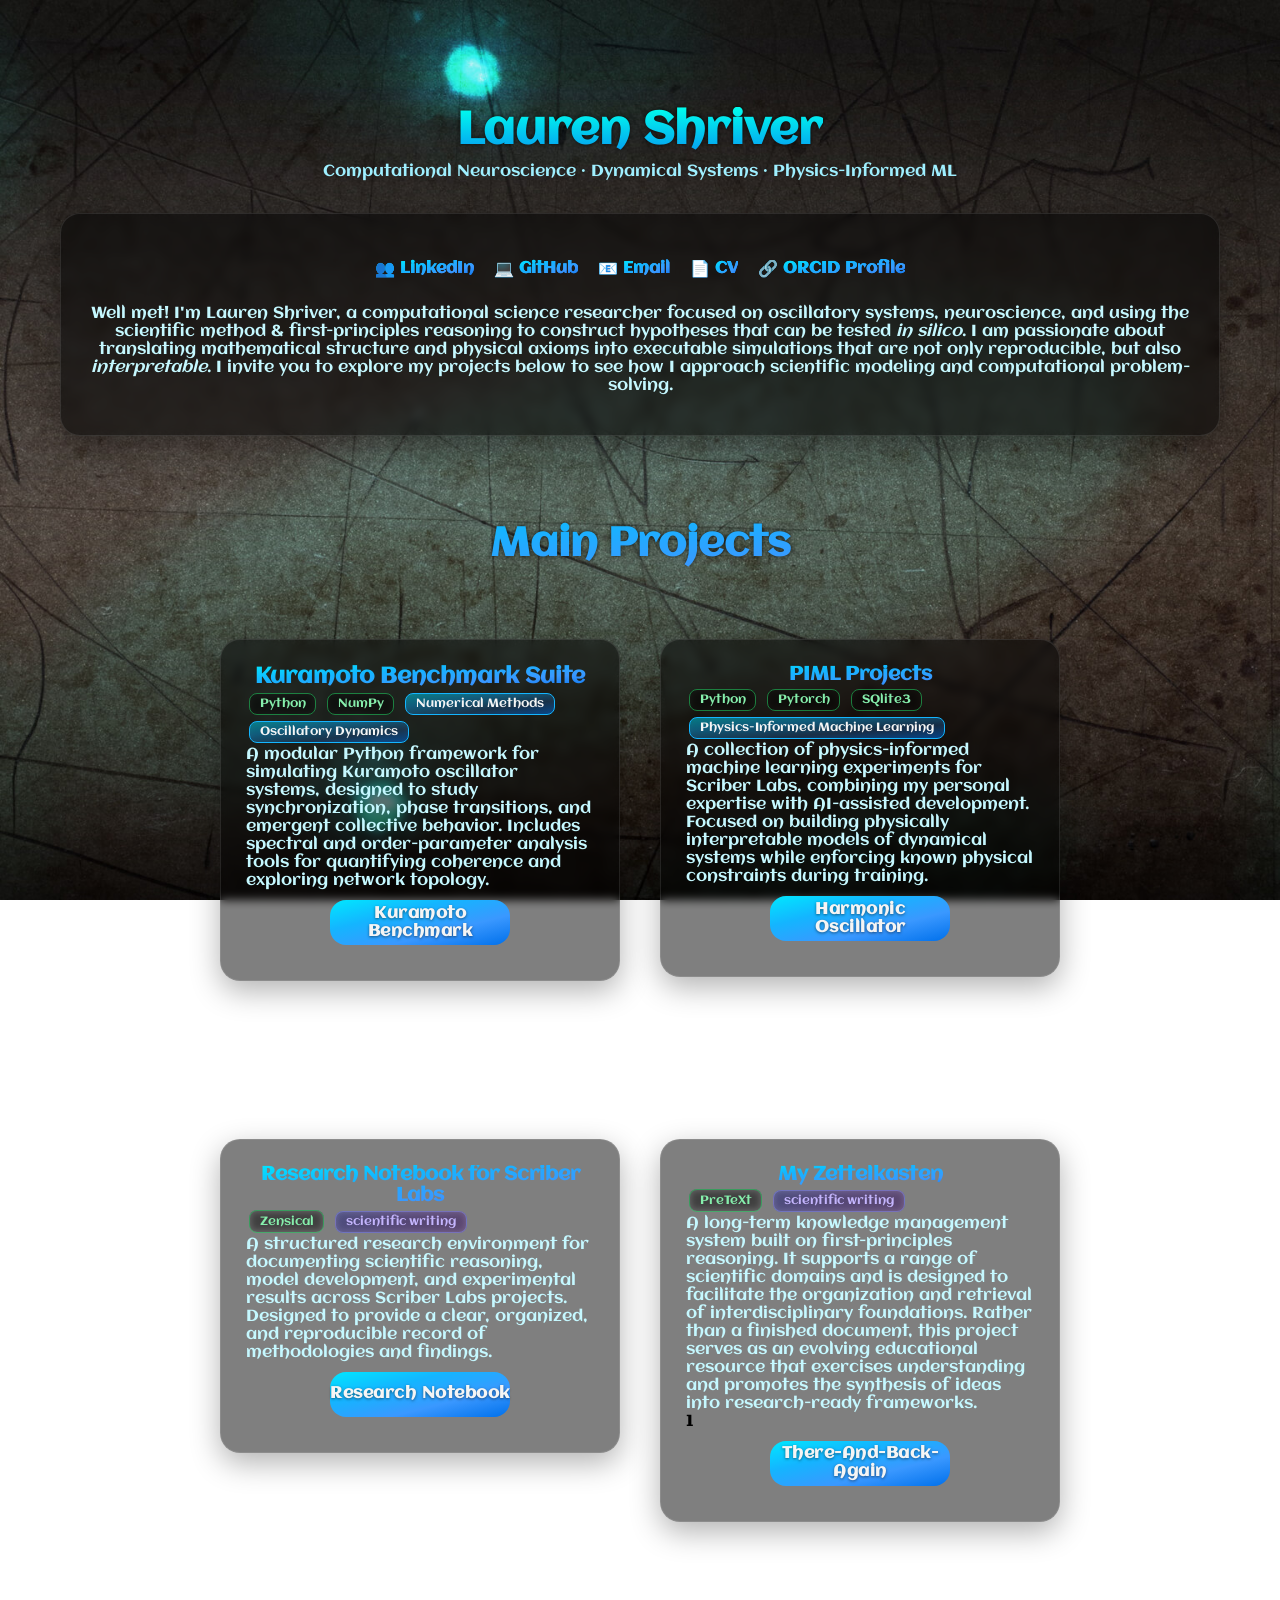
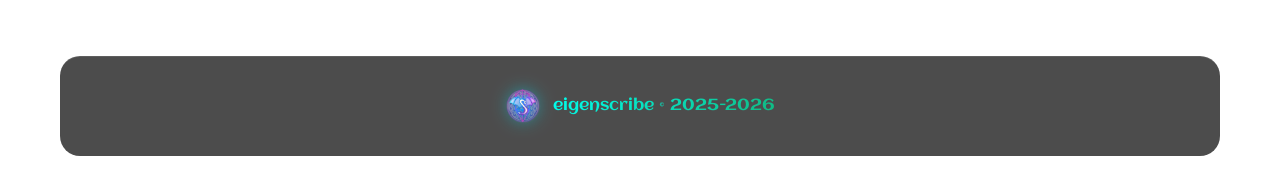
==== index.html @ 1868a7e3 "updated the footer" ====
<!DOCTYPE html>
<html lang="en">
<head>
    <title>Lauren Shriver - Portfolio</title>

    <!-- Meta tags -->
    <meta charset="UTF-8">
    <!-- Responsive meta tag -->
    <meta name="viewport" content="width=device-width, initial-scale=1.0, maximum-scale=1.0, user-scalable=no">

    <!-- Stylesheets -->
    <link rel="stylesheet" href="static/css/main.css"/>
    <link rel="stylesheet" href="static/css/tech-icons.css"/>

    <!-- Favicon -->
    <link rel="icon" href="static/images/favicon.png" type="image/png"/>
    <link rel="shortcut icon" type="image/png" href="static/images/favicon.png"/>
</head>

<body>
    <div class="container" style="padding-top: 60px;">
        <header>
            <div style="text-align: center; margin-bottom: 2rem;">
                <h1 class="site-title">
                    <a href="{{ url_for('home') }}" class="gradient_text_2">Lauren Shriver</a>
                </h1>
                <p style="color:#9fefff; text-align:center; margin-top:-10px;">
                    Computational Neuroscience · Dynamical Systems · Physics-Informed ML
                </p>

                <style>
                    .site-title {
                        position: relative;
                        font-size: 2.8rem;
                        margin: 0;
                        margin-top: 30px;
                        padding: 1rem;
                        filter: drop-shadow(0 0 2px rgba(0, 0, 0, 0.7));
                    }

                    .site-title a:hover {
                        filter: brightness(1.2);
                        text-decoration: none;
                    }
                </style>
            </div>
        </header>

        <main>

            <!-- About Me Section -->
            <div class="projects-section" style="text-align: center;">
                <div class="feature-box" style="text-align: center;">
                    <div class="feature-box-content" style="text-align: center;">
                        <div class="contact-links" style="margin-bottom: 1rem; display: flex; justify-content: center; width: 100%; text-align: center;">
                            <a href="https://www.linkedin.com/in/lshriver" target="_blank"><span class="emoji">👥</span> <span class="link-text">LinkedIn</span></a>
                            <a href="https://github.com/eigenscribe" target="_blank"><span class="emoji">💻</span> <span class="link-text">GitHub</span></a>
                            <a href="mailto:lshriver@protonmail.com"><span class="emoji">📧</span> <span class="link-text">Email</span></a>
                            <a href="https://lshriver.github.io/myCV/" target="_blank"><span class="emoji">📄</span> <span class="link-text">CV</span></a>
                            <a href="https://orcid.org/0000-0003-4759-5577" target="_blank"><span class="emoji">🔗</span> <span class="link-text">ORCID Profile</span></a>
                        </div>
                        <p style="color: #c5f8ff; text-align: center;">
                            Well met!
                            I'm Lauren Shriver, a computational science researcher focused on oscillatory systems, neuroscience, and using the scientific method &amp; first-principles reasoning to construct hypotheses that can be tested <em>in silico</em>.
                            I am passionate about translating mathematical structure and physical axioms into executable simulations that are not only reproducible, but also <em>interpretable</em>.
                            I invite you to explore my projects below to see how I approach scientific modeling and computational problem-solving.
                        </p>
                    </div>
                </div>
            </div>

            <!-- Projects Section -->
            <h2 class="gradient_text_1" style="
                position: relative;
                margin: 3rem 0 2rem;
                font-size: 2.5rem;
                padding: 1rem;
                font-family: 'Aclonica', sans-serif;
                filter: drop-shadow(0 0 2px rgba(0, 0, 0, 0.7));
                text-align: center;">
                Main Projects
            </h2>

            <div class="projects-section">
                <div class="card-row">
                    <div class="feature-box">
                        <div class="feature-box-content">
                            <h3 class="gradient_text_1">Kuramoto Benchmark Suite</h3>
                            <div class="tooltip-container">
                                <div>
                                    <span class="tech-tag">Python</span>
                                    <span class="tech-tag">NumPy</span>
                                    <span class="stem-tag">Numerical Methods</span>
                                    <span class="stem-tag">Oscillatory Dynamics</span>
                                </div>
                            </div>
                        </div>
                        <p style="color: #C5F8FF;">
                            A modular Python framework for simulating Kuramoto oscillator systems, designed to study synchronization, phase transitions, and emergent collective behavior.
                            Includes spectral and order-parameter analysis tools for quantifying coherence and exploring network topology.
                        </p>
                        <a href="https://github.com/Scriber-Labs/kuramoto-benchmark-suite" class="btn" style="font-size: 16px; font-weight: 600; color: whitesmoke; background-clip: border-box; -webkit-background-clip: border-box;">Kuramoto Benchmark</a>
                    </div>

                    <div class="feature-box">
                        <div class="feature-box-container">
                            <h3 class="gradient_text_1">PIML Projects</h3>
                            <div class="tooltip-container">
                                <div>
                                    <span class="tech-tag">Python</span>
                                    <span class="tech-tag">Pytorch</span>
                                    <span class="tech-tag">SQlite3</span>
                                    <span class="stem-tag">Physics-Informed Machine Learning</span>
                                </div>
                            </div>
                        </div>
                        <p style="color: #C5F8FF;">
                            A collection of physics-informed machine learning experiments for Scriber Labs, combining my personal expertise with AI-assisted development.
                            Focused on building physically interpretable models of dynamical systems while enforcing known physical constraints during training.
                        </p>
                        <a href="https://github.com/Scriber-Labs/lf-pinn-harmonic-oscillator" class="btn" style="font-size: 16px; font-weight: 600; color: whitesmoke; background-clip: border-box; -webkit-background-clip: border-box;">Harmonic Oscillator</a>
                    </div>
                </div>

                <div class="card-row">
                    <div class="feature-box">
                        <div class="feature-box-container">
                            <h3 class="gradient_text_1">Research Notebook for Scriber Labs</h3>
                            <div class="tooltip-container">
                                <div>
                                    <span class="tech-tag">Zensical</span>
                                    <span class="soft-skill">scientific writing</span>
                                </div>
                            </div>
                        </div>
                        <p style="color: #C5F8FF;">
                            A structured research environment for documenting scientific reasoning, model development, and experimental results across Scriber Labs projects.
                            Designed to provide a clear, organized, and reproducible record of methodologies and findings.
                        </p>
                        <a href="https://scriber-labs.github.io/research-notebook/" class="btn" style="font-size: 16px; font-weight: 600; color: whitesmoke; background-clip: border-box; -webkit-background-clip: border-box;">Research Notebook</a>
                    </div>
                    <div class="feature-box">
                        <div class="feature-box-container">
                            <h3 class="gradient_text_1">My Zettelkasten</h3>
                            <div class="tooltip-container">
                                <div>
                                    <span class="tech-tag">PreTeXt</span>
                                    <span class="soft-skill">scientific writing</span>
                                </div>
                            </div>
                        </div>
                        <p style="color: #C5F8FF;">
                            A long-term knowledge management system built on first-principles reasoning.
                            It supports a range of scientific domains and is designed to facilitate the organization and retrieval of interdisciplinary foundations.
                            Rather than a finished document, this project serves as an evolving educational resource that exercises understanding and promotes the synthesis of ideas into research-ready frameworks.
                        </p>1
                        <a href="https://eigenscribe.github.io/there-and-back-again/frontmatter.html" class="btn" style="font-size: 16px; font-weight: 600; color: whitesmoke; background-clip: border-box; -webkit-background-clip: border-box;">There-And-Back-Again</a>
                    </div>
                </div>
            </div>
        </main>

        <div class="item footer">
            <div class="footer-content">

                <div class="footer-main">
                    <img src="./static/images/logo.png" alt="eigenscribe logo" class="footer-logo">
                    <p class="footer-text">eigenscribe © 2025-2026</p>
                </div>
            </div>
        </div>
    </div>
</body>
</html>
---- static/css/main.css ----
@import url('https://fonts.googleapis.com/css2?family=Aclonica&display=swap');

/* Modular Element Styles */
@import "elements/footer.css";


:root {
    /* Color Palette */
    --color-bg: #0D1117;
    --color-surface: #161B22;
    --color-primary: #14B5FF;
    --color-secondary: #7952F5;
    --color-text: #C5F8FF;
    --color-muted: #8B949E;

    /* Link Colors */
    --color-link: rgba(234, 99, 255, 0.5);
    --color-link-hover: rgba(234, 99, 255, 0.25);

    /* Gradients */
    --gradient-cyan-to-blue: linear-gradient(#00FFEE, #0596F0);
    --gradient-green-to-blue: linear-gradient(130 deg, #22F792, #27AAFF);

    --gradient-blue: linear-gradient(
            to right bottom,
            #00E8FF,
            #14B5FF,
            #3A98FF,
            #0070EB
    );
    --gradient-transparent-blue: linear-gradient(
            to right bottom,
            rgba(0, 232, 255, 0.50),
            rgba(20, 181, 255, 0.45),
            rgba(58, 152, 255, 0.25),
            rgba(0, 112, 235, 0.55)
    );

    --gradient-eigenscribe: linear-gradient(
            to right bottom,
            #00E8FF,
            #14B5FF,
            #5280FF,
            #7952F5
    );
    --gradient-transparent-eigenscribe: linear-gradient(
            to right bottom, rgba(0, 232, 255, 0.25),
            rgba(20, 181, 255, 0.25),
            rgba(82, 128, 255, 0.25),
            rgba(121, 82, 245, 0.25)
    );

    --gradient-purple: linear-gradient(
            135deg,
            rgba(99, 102, 241, 1),
            rgba(139,92, 246, 1),
            rgba(168, 85 , 247, 1)
    );
    --gradient-transparent-purple: linear-gradient(
            135deg,
            rgba(99, 102, 241, 0.35),
            rgba(139, 92, 246, 0.3),
            rgba(168, 85, 247, 0.25)
    );

    --gradient-green: linear-gradient(
            135deg,
            rgba(34, 197, 94, 1),
            rgba(22, 163, 74, 1)
    );

    --gradient-transparent-green: linear-gradient(
            135deg,
            rgba(34, 197, 94, 0.5),
            rgba(22, 163, 74, 0.45)
    );

    /* Icon Gradients */
    --tech-icon-gradient: linear-gradient(--gradient-transparent-green);
    --stem-icon-gradient: var(--gradient-transparent-blue);
    --soft_skill-icon-gradient: var(--gradient-transparent-purple);

    /* Typography */
    --font-aclonica: 'Aclonica', sans-serif;

    /* Borders & Radius */
    --border-xs: 4px;
    --border-sm: 8px;
    --border-md: 12px;
    --border-lg: 24px;
    --border-xl: 40px;

    --radius-pill: 50px;

    --radius-xs: 4px;
    --radius-sm: 8px;
    --radius-md: 16px;
    --radius-lg: 24px;
    --radius-xl: 50px;

    /* Shadows */
    --shadow-sm: 0 1px 2px rgba(0, 0, 0, 0.2);
    --shadow-md: 0 4px 6px rgba(0, 0, 0, 0.3);
    --shadow-lg: 0 10px 15px rgba(0, 0, 0, 0.4);

    --shadow-header: 0 2px 10px rgba(0, 0, 0, 0.3);
    --shadow-logo: 0 2px 8px rgba(0, 0, 0, 0.3);
    --shadow-button: 0 4px 15px 0 rgba(56, 152, 255, 0.5);
    --shadow-text: 0 1px 3px rgba(0, 0, 0, 0.5);
    --shadow-button-2: 0 4px 15px 0 rgba(20, 165, 255, 0.6);

    /* Glassmorphism */
    --glass-bg: rgba(0, 0, 0, 0.5);
    --glass-border: rgba(255, 255, 255, 0.1);

    /* Spacing */
    --space-xs: 0.25rem;
    --space-sm: 0.5rem;
    --space-md: 1rem;
    --space-lg: 1.5rem;
    --space-xl: 2rem;
}



* {
    box-sizing: border-box;
    margin: 0;
    padding: 0;
    font-family: var(--font-aclonica);
}

html, body {
    margin: 0;
    padding: 0;
    background-image: url('../images/wisp.jpg');
    background-size: cover;
    background-position: center;
    background-repeat: no-repeat;
    background-attachment: fixed;
    transition: all 0.4s ease-in-out;
}

/* ----- Layout System ----- */
.container {
    max-width: 1200px;
    margin: 0 auto;
    padding: 20px;
    padding-top: 100px;
}

.section {
    background: var(--glass-bg);
    border: 1px solid var(--glass-border);
    border-radius: var(--radius-lg);
    padding: 25px;
    margin-bottom: 30px;
    transition: transform 0.3s ease;
    box-shadow: 0 10px 30px rgba(0, 0, 0, 0.3);
    -webkit-backdrop-filter: blur(5px);
    backdrop-filter: blur(5px);
}

.section:hover {
    transform: translateY(-2px);
    box-shadow: 0 12px 40px rgba(0, 255, 238, 0.15), var(--shadow-lg);
    border-color: var(--gradient-eigenscribe);
}

.section-content {
    color: var(--color-text);
    display: flex;
    flex-direction: column;
    height: 100%;
    justify-content: space-between;
    align-items: flex-start;
    padding: 15px;
}

/* ----- Site Header & Navigation ----- */
.site-header {
    position: fixed;
    top: 0;
    left: 0;
    width: 100%;
    background: var(--gradient-eigenscribe);
    -webkit-backdrop-filter: blur(7px);
    backdrop-filter: blur(7px);
    padding: var(--border-md) var(--border-lg);
    z-index: 100;
    display: flex;
    align-items: center;
    justify-content: space-between;
    box-shadow: var(--shadow-header);
    border-bottom: 1px solid var(--glass-border);
}

.site-logo {
    height: 75px;
    width: auto;
    cursor: pointer;
    transition: all 0.3s ease;
    filter: drop-shadow(var(--shadow-logo));
}

.site-logo:hover {
    filter: drop-shadow(var(--shadow-logo));
    transform: scale(1.05);
}

.nav {
    display: flex;
    gap: var(--space-md);
    overflow-x: auto;
    flex-shrink: 0;
    white-space: nowrap;
    -webkit-overflow-scrolling: touch;
    scrollbar-width: none;
    -ms-overflow-style: none;
}

.nav::-webkit-scrollbar {
    display: none;
}

.nav a {
    font-weight: 600;
    font-size: 1.25rem;
    padding: 6px 12px;
    border-radius: var(--radius-sm);
    text-decoration: none;
    color: var(--color-text);
    transition: all 0.3s ease;
}

.nav a:hover {
    color: var(--color-link-hover);
    transform: translateY(-1px);
}

/* ----- Card System ----- */
.card-row {
    display: flex;
    flex-wrap: wrap;
    justify-content: center;
    gap: 40px;
    margin-bottom: 40px;
    padding: 1.5rem;
}

.card-row .feature-box {
    flex: 0 1 400px;
}

.feature-box {
    background: var(--glass-bg);
    border: 1px solid var(--glass-border);
    border-radius: 20px;
    padding: 25px;
    margin-bottom: 70px;
    transition: transform 0.3s ease;
    box-shadow: 0 10px 30px rgba(0, 0, 0, 0.3);
    display: flex;
    flex-direction: column;
    height: 100%;
    -webkit-backdrop-filter: blur(5px);
    backdrop-filter: blur(5px);
    position: relative;
}

.feature-box:hover {
    transform: translateY(-5px);
    box-shadow: var(--shadow-lg);
}

.feature-box-content {
    color: var(--color-text);
    display: flex;
    flex-direction: column;
    height: 100%;
    justify-content: space-between;
    align-items: flex-start;
}

.feature-box-content h2, .feature-box-content h3 {
    font-weight: bold;
    background: var(--gradient-blue);
    -webkit-background-clip: text;
    -webkit-text-fill-color: transparent;
    background-clip: text;
    margin-top: 0;
    font-size: 1.4rem;
    width: 100%;
    text-align: center;
}

.feature-box-content p {
    margin-bottom: 15px;
    width: 100%;
    color: var(--color-text);
}

/* ----- Button Styles ----- */
.btn {
    background-image: var(--gradient-blue);
    box-shadow: 0 4px 15px 0 var(--shadow-button);
    width: 85%;
    max-width: 180px;
    font-size: 18px;
    font-weight: 700;
    margin: 10px auto;
    height: 45px;
    text-align: center;
    border: none;
    background-size: 300% 100%;
    border-radius: var(--radius-md);
    transition: all 0.4s ease-in-out;
    display: flex;
    justify-content: center;
    align-items: center;
    text-decoration: none;
    position: relative;
    z-index: 1;
    color: whitesmoke;
    text-shadow: var(--shadow-text);
    cursor: pointer;
    letter-spacing: 0.5px;
}

.btn span, .btn a, .btn p, .btn div {
    display: inline-block;
    width: 100%;
    text-align: center;
    font-size: 18px;
    font-weight: 700;
    color: whitesmoke;
    background: transparent;
    background-image: none;
    -webkit-background-clip: border-box;
    background-clip: border-box;
    text-shadow: var(--shadow-text);
    margin: 0;
    padding: 0;
}

a.btn {
    color: whitesmoke;
    display: flex;
    justify-content: center;
    align-items: center;
    text-decoration: none;
}

.btn > a {
    color: whitesmoke;
    text-decoration: none;
}

.btn-style-2 {
    background-image: var(--gradient-eigenscribe);
    border: none;
    color: whitesmoke;
    background-clip: border-box;
    -webkit-background-clip: border-box;
    box-shadow: var(--shadow-button-2);
    display: flex;
    justify-content: center;
    align-items: center;
}

.btn:hover, .btn-style-2:hover {
    background-position: 100% 0;
    filter: brightness(1.1);
    transition: all 0.4s ease-in-out;
}

.eigenscribe-btn {
    background-image: var(--gradient-blue);
    box-shadow: var(--shadow-button);
    border: none;
    color: white;
    text-shadow: var(--shadow-text);
}

.eigenscribe-btn:hover {
    filter: brightness(1.1);
}

/* ----- Contact Links ----- */
.contact-links {
    display: flex;
    justify-content: center;
    flex-wrap: wrap;
    gap: 20px;
    margin: 20px 0;
}

.contact-links a {
    font-weight: bold;
    text-decoration: none;
    transition: all 0.3s ease;
    display: flex;
    align-items: center;
    gap: 5px;
    margin-bottom: 10px;
}

.contact-links a:hover {
    filter: brightness(1.2);
    text-decoration: none;
}

/* ----- More Font Styles ----- */
/* Gradient text styles */
.gradient_text_1 {
    font-weight: bold !important;
    background: var(--gradient-blue);
    -webkit-background-clip: text !important;
    color: transparent !important;
    background-clip: text !important;
    text-align: center;
}

.gradient_text_2 {
    font-weight: bold;
    background: var(--gradient-cyan-to-blue);
    color: transparent;
    -webkit-background-clip: text;
    background-clip: text;
}

.gradient_text_3 {
    font-weight: bold;
    background: var(--gradient-green-to-blue);
    color: transparent;
    -webkit-background-clip: text;
    background-clip: text;
}

.gradient_text_4 {
    font-weight: bold;
    background: var(--gradient-eigenscribe);
    -webkit-background-clip: text !important;
    color: transparent !important;
    background-clip: text !important;
    text-align: center;
}

.eigenscribe-gradient-text {
    background: var(--gradient-eigenscribe);
    -webkit-background-clip: text;
    background-clip: text;
    -webkit-text-fill-color: transparent;
}

.gradient-link, .feature-box a {
    background: var(--gradient-blue);
    -webkit-background-clip: text;
    background-clip: text;
    color: transparent;
    font-weight: bold;
    text-decoration: none;
    position: relative;
}

.gradient-link:hover, .feature-box a:hover {
    text-decoration: none;
    filter: brightness(1.3);
}

.gradient-link::after, .feature-box a::after {
    content: '';
    position: absolute;
    width: 100%;
    height: 1px;
    bottom: -2px;
    left: 0;
    background: var(--gradient-blue);
    transform: scaleX(0);
    transform-origin: bottom right;
    transition: transform 0.3s ease;
}

.gradient-link:hover::after, .feature-box a:hover::after {
    transform: scaleX(1);
    transform-origin: bottom left;
}

/* Apply gradient only to link text, not emojis */
.link-text {
    background: var(--gradient-blue);
    color: transparent;
    -webkit-background-clip: text;
    background-clip: text;
}

/* Emoji style to restore original colors */
.emoji {
    background: none;
    color: initial;
    -webkit-background-clip: initial;
    background-clip: initial;
    font-style: normal;
    text-shadow: none;
    display: inline-block;
}

/* Tooltip styles */
.tooltip-container {
    position: relative;
    display: inline-block;
    width: 100%;
}

.tooltip-content {
    visibility: hidden;
    width: 100%;
    background: rgba(10, 10, 20, 0.9);
    color: whitesmoke;
    text-align: left;
    border-radius: 6px;
    padding: 15px;
    position: absolute;
    z-index: 1;
    bottom: 125%;
    left: 0;
    opacity: 0;
    transition: opacity 0.3s, transform 0.3s;
    transform: translateY(10px);
    box-shadow: 0 5px 15px rgba(0, 0, 0, 0.3);
    border: 1px solid rgba(255, 255, 255, 0.1);
    backdrop-filter: blur(10px);
}

.tooltip-container:hover .tooltip-content {
    visibility: visible;
    opacity: 1;
    transform: translateY(0);
}

.tooltip-content::after {
    content: "";
    position: absolute;
    top: 100%;
    left: 15%;
    margin-left: -8px;
    border-width: 8px;
    border-style: solid;
    border-color: rgba(10, 10, 20, 0.9) transparent transparent transparent;
}

.tech-tag {
    display: inline-block;
    background-image: var(--tech-icon-gradient) !important;
    border: 1px solid rgba(34, 197, 94, 0.6) !important;
    border-radius: var(--radius-sm);
    padding: 0.2rem 0.6rem;
    margin: 3px;
    font-size: 0.75rem;
    color: #86EFAC;
    backdrop-filter: blur(4px);
    -webkit-backdrop-filter: blur(4px)
}

.soft-skill {
    display: inline-block;
    background-image: var(--soft_skill-icon-gradient);
    border: 1px solid rgb(129, 140, 248, 0.45);
    border-radius: var(--radius-sm);
    padding: 3px 10px;
    margin: 3px;
    font-size: 0.75rem;
    color: #C4B5FD;
    backdrop-filter: blur(4px);
    -webkit-backdrop-filter: blur(4px);
}

.stem-tag {
    display: inline-block;
    background-image: var(--stem-icon-gradient);
    border: 1px solid var(--color-primary);
    border-radius: var(--radius-sm);
    padding: 3px 10px;
    margin: 3px;
    font-size: 0.75rem;
    color: whitesmoke;
    backdrop-filter: blur(4px);
    -webkit-backdrop-filter: blur(4px);
}


/* ----- Mobile Responsiveness Enhancements ----- */
@media (max-width: 768px) {
    body {
        font-size: 14px;
    }

    h1 {
        font-size: 1.8rem;
    }

   h2 {
        font-size: 1.5rem;
   }

   h3 {
        font-size: 1.3rem;
   }

   .container {
        padding: 15px;
        padding-top: 40px;
   }

   .feature-box {
        padding: 15px;
        margin-bottom: 50px;
   }

   .card-row {
        gap: 20px;
   }

   .site-title {
        font-size: 2rem;
        padding: 0.5rem;
   }

   .btn {
        width: 90%;
        max-width: 160px;
        height: 40px;
        font-size: calc(0.75em + 1vw);
        display: flex;
        align-items: center;
        justify-content: center;
        line-height: 1.2;
        padding: 0 15px;
   }

   .contact-links {
        flex-direction: column;
        align-items: center;
        gap: 10px;
   }
}

@media (max-width: 480px) {
    body {
        font-size: 13px;
    }

    h1 {
        font-size: 1.6rem;
    }

   h2 {
        font-size: 1.3rem;
   }

   h3 {
        font-size: 1.1rem;
   }

   .container {
        padding: 10px;
        padding-top: 30px;
   }

   .feature-box {
        padding: 12px;
        margin-bottom: 40px;
   }

   .site-title {
        font-size: 1.8rem;
   }

   .btn {
        width: 92%;
        max-width: 140px;
        height: 38px;
        font-size: calc(0.7em + 0.9vw);
        padding: 0 10px;
        min-height: 36px;
   }

   img {
        max-width: 100%;
        height: auto;
   }
}
---- static/css/tech-icons.css ----
/* Technology Icons Font Mapping
 * This CSS file defines icon mappings for various technologies
 * using font icons
 */

.tech-icon[data-tech="python"]:before {
    content: "🐍"; /* Python */
}

.tech-icon[data-tech="javascript"]:before {
    content: "JS"; /* JavaScript */
}

.tech-icon[data-tech="html"]:before {
    content: "🌐"; /* HTML */
}

.tech-icon[data-tech="css"]:before {
    content: "🎨"; /* CSS */
}

.tech-icon[data-tech="numpy"]:before {
    content: "🔢"; /* NumPy */
}

.tech-icon[data-tech="matplotlib"]:before {
    content: "📊"; /* Matplotlib */
}

.tech-icon[data-tech="matlab"]:before {
    content: "📈"; /* MATLAB */
}

.tech-icon[data-tech="streamlit"]:before {
    content: "📱"; /* Streamlit */
}

.tech-icon[data-tech="plotly"]:before {
    content: "📉"; /* Plotly */
}

.tech-icon[data-tech="networkx"]:before {
    content: "🕸️"; /* NetworkX */
}

.tech-icon[data-tech="sqlalchemy"]:before {
    content: "🗃️"; /* SQLAlchemy */
}

.tech-icon[data-tech="calculus"]:before {
    content: "∫"; /* Calculus */
}

.tech-icon[data-tech="linear-algebra"]:before {
    content: "⊞"; /* Linear Algebra */
}

.tech-icon[data-tech="probability"]:before {
    content: "🎲"; /* Probability */
}

.tech-icon[data-tech="statistics"]:before {
    content: "📊"; /* Statistics */
}

.tech-icon[data-tech="chemistry"]:before {
    content: "⚗️"; /* Chemistry */
}

.tech-icon[data-tech="physics"]:before {
    content: "⚛️"; /* Physics */
}

.tech-icon[data-tech="quantum"]:before {
    content: "🔮"; /* Quantum */
}

.tech-icon[data-tech="differential-equations"]:before {
    content: "ƒ′"; /* Differential Equations */
}

.tech-icon[data-tech="signal-processing"]:before {
    content: "〰️"; /* Signal Processing */
}

.tech-icon[data-tech="fourier"]:before {
    content: "∑"; /* Fourier Analysis */
}

.tech-icon[data-tech="thermodynamics"]:before {
    content: "🔥"; /* Thermodynamics */
}

.tech-icon[data-tech="molecular"]:before {
    content: "🧪"; /* Molecular */
}

.tech-icon[data-tech="data"]:before {
    content: "📊"; /* Data Analysis */
}

.tech-icon[data-tech="ai"]:before {
    content: "🧠"; /* AI */
}

.tech-icon[data-tech="clifford"]:before {
    content: "⊗"; /* Clifford Algebra */
}

.tech-icon[data-tech="geometry"]:before {
    content: "△"; /* Geometry */
}

.tech-icon[data-tech="mathematics"]:before {
    content: "📐"; /* Mathematics */
}

.tech-icon[data-tech="finance"]:before {
    content: "💰"; /* Finance */
}

.tech-icon[data-tech="science"]:before {
    content: "🔬"; /* Science */
}

.tech-icon[data-tech="neuroscience"]:before {
    content: "🧠"; /* Neuroscience */
}

.tech-icon[data-tech="interdisciplinary"]:before {
    content: "🔄"; /* Interdisciplinary */
}

.tech-icon[data-tech="notes"]:before {
    content: "📝"; /* Notes */
}

.tech-icon[data-tech="pdf"]:before {
    content: "📄"; /* PDF */
}

/* Tooltips for tech icons */

/* Technology Icons Container */
.tech-icons {
    display: flex;
    flex-wrap: wrap;
    justify-content: center;
    margin-top: 10px;
    gap: 10px;
    opacity: 0;
    transform: translateY(10px);
    transition: opacity 0.4s ease, transform 0.4s ease;
    position: absolute;
    bottom: -55px; /* Increased from -40px to -55px to move icons further down */
    left: 0;
    width: 100%;
    z-index: 20; /* Added high z-index to ensure icons appear on top of other elements */
}

.feature-box:hover .tech-icons {
    opacity: 1;
    transform: translateY(0);
}

/* Technology Icon Style */
.tech-icon {
    display: flex;
    align-items: center;
    justify-content: center;
    width: 40px;
    height: 40px;
    border-radius: 50%;
    background: linear-gradient(145deg, rgba(34, 247, 147, 0.2), rgba(10, 149, 235, 0.3));
    backdrop-filter: blur(5px);
    border: 1px solid rgba(255, 255, 255, 0.1);
    color: white;
    font-size: 1.2rem;
    box-shadow: 0 2px 10px rgba(0, 0, 0, 0.1);
    transition: all 0.3s ease;
    cursor: default;
    z-index: 20; /* Match the container's z-index */
    position: relative; /* Needed for z-index to work */
}

.tech-icon:hover {
    transform: translateY(-5px) scale(1.1);
    box-shadow: 0 5px 15px rgba(10, 149, 235, 0.3);
    background: linear-gradient(145deg, rgba(34, 247, 147, 0.4), rgba(10, 149, 235, 0.5));
}

/* Make space for icons under feature box */
.feature-box {
    margin-bottom: 70px; /* Increased significantly to make room for the tech icons */
    position: relative; /* Needed for absolute positioning of tech icons */
}

/* Emoji style to restore original colors */
.emoji {
    background: none !important;
    color: initial !important;
    -webkit-background-clip: initial !important;
    background-clip: initial !important;
    font-style: normal;
    text-shadow: none;
    display: inline-block;
}

/* Emoji bubbles for hover effects */
.emoji-bubbles {
    position: absolute;
    top: -40px;
    left: 0;
    width: 100%;
    display: flex;
    justify-content: center;
    opacity: 0;
    transition: all 0.5s ease;
    z-index: 10;
    pointer-events: none; /* Allow clicking through the bubbles */
}

.tooltip-container:hover .emoji-bubbles {
    opacity: 1;
    top: -55px;
}

.emoji-bubble {
    font-size: 1.6rem;
    background: rgba(0, 0, 0, 0.5);
    border-radius: 50%;
    width: 40px;
    height: 40px;
    display: flex;
    justify-content: center;
    align-items: center;
    margin: 0 5px;
    animation: float 3s ease-in-out infinite;
    box-shadow: 0 5px 15px rgba(0,0,0,0.3);
    border: 1px solid rgba(255,255,255,0.1);
    backdrop-filter: blur(5px);
    transform: translateY(0);
}

.emoji-bubble:nth-child(1) { animation-delay: 0s; }
.emoji-bubble:nth-child(2) { animation-delay: 0.3s; }
.emoji-bubble:nth-child(3) { animation-delay: 0.6s; }
.emoji-bubble:nth-child(4) { animation-delay: 0.9s; }
.emoji-bubble:nth-child(5) { animation-delay: 1.2s; }

@keyframes float {
    0% {
        transform: translateY(0px);
    }
    50% {
        transform: translateY(-10px);
    }
    100% {
        transform: translateY(0px);
    }
}


.tech-icon .tech-icon-tooltip {
    visibility: hidden;
    position: absolute;
    background: rgba(0, 0, 0, 0.8);
    color: whitesmoke;
    padding: 5px 10px;
    border-radius: 5px;
    font-size: 0.7rem;
    bottom: 120%;
    left: 50%;
    transform: translateX(-50%);
    white-space: nowrap;
    opacity: 0;
    transition: opacity 0.3s;
    z-index: 10;
}

.tech-icon:hover .tech-icon-tooltip {
    visibility: visible;
    opacity: 1;
}

.tech-icon .tech-icon-tooltip::after {
    content: '';
    position: absolute;
    top: 100%;
    left: 50%;
    margin-left: -5px;
    border-width: 5px;
    border-style: solid;
    border-color: rgba(0, 0, 0, 0.8) transparent transparent transparent;
}
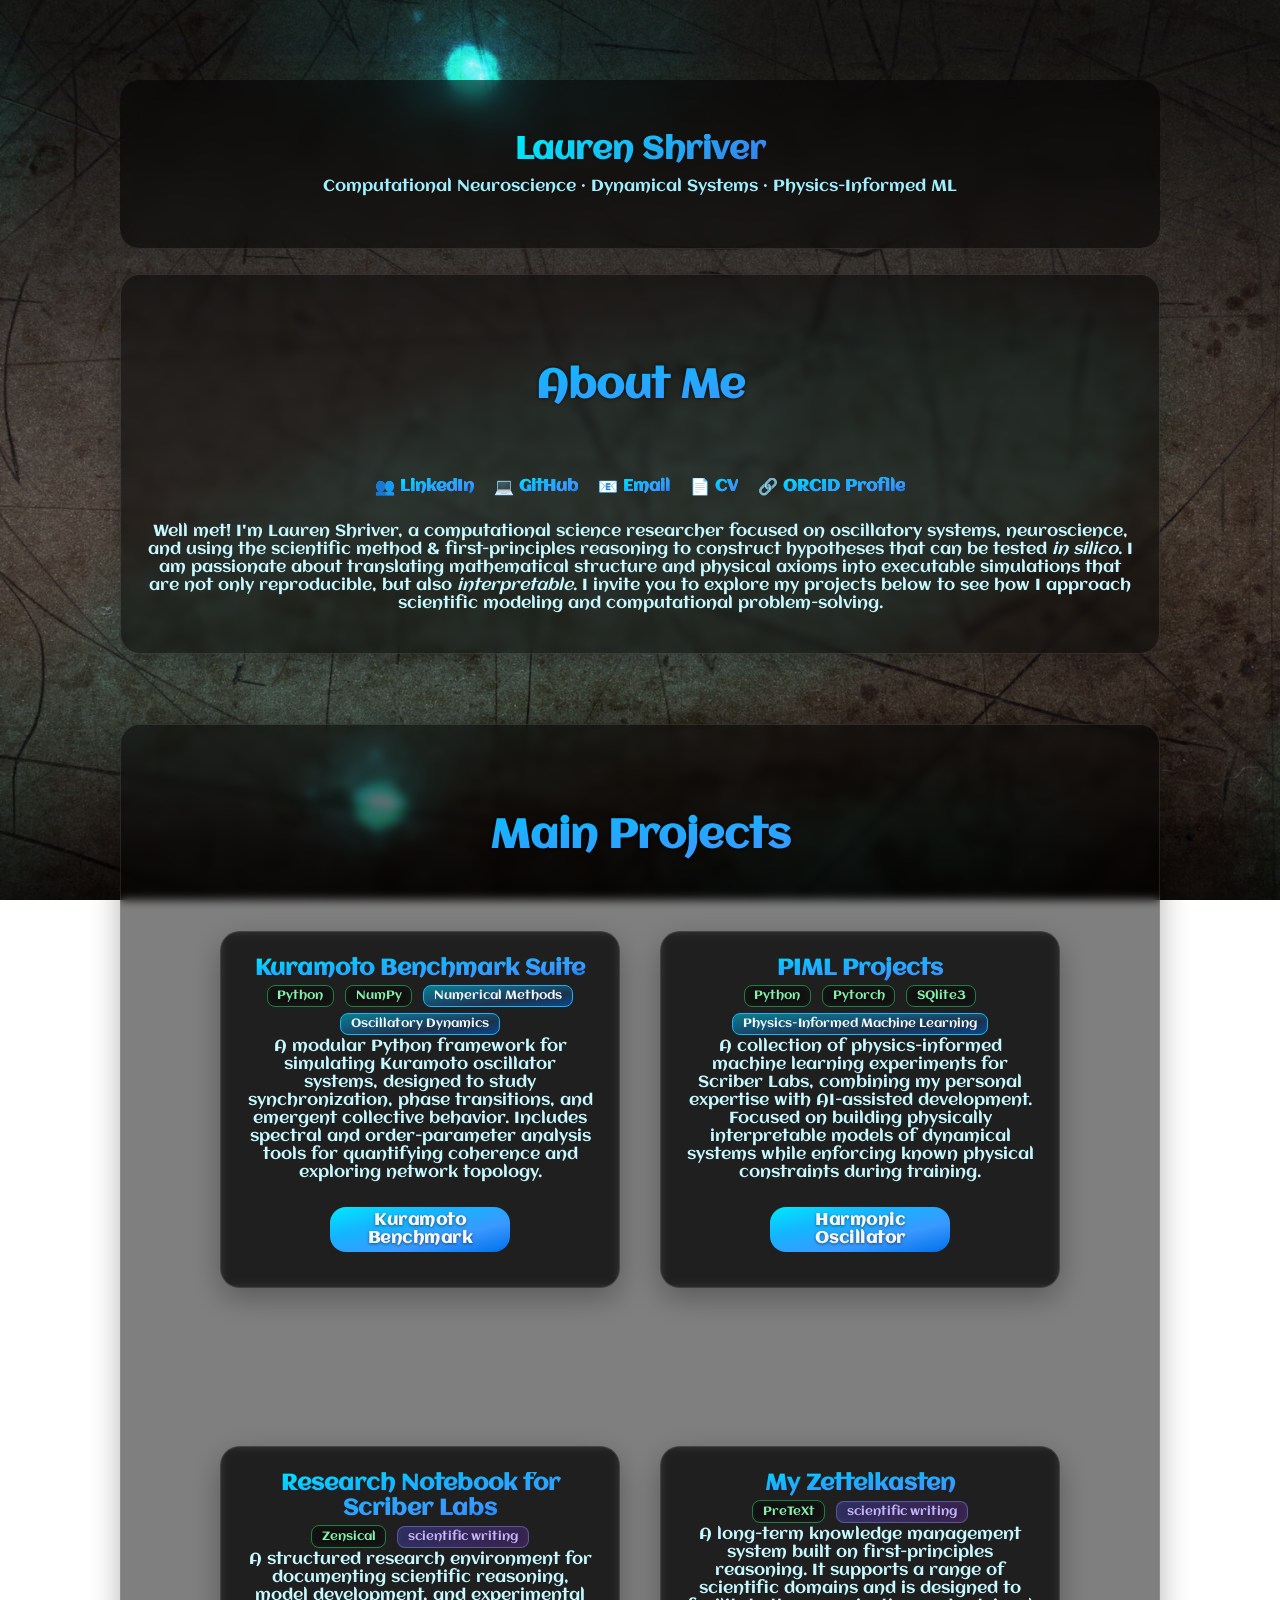
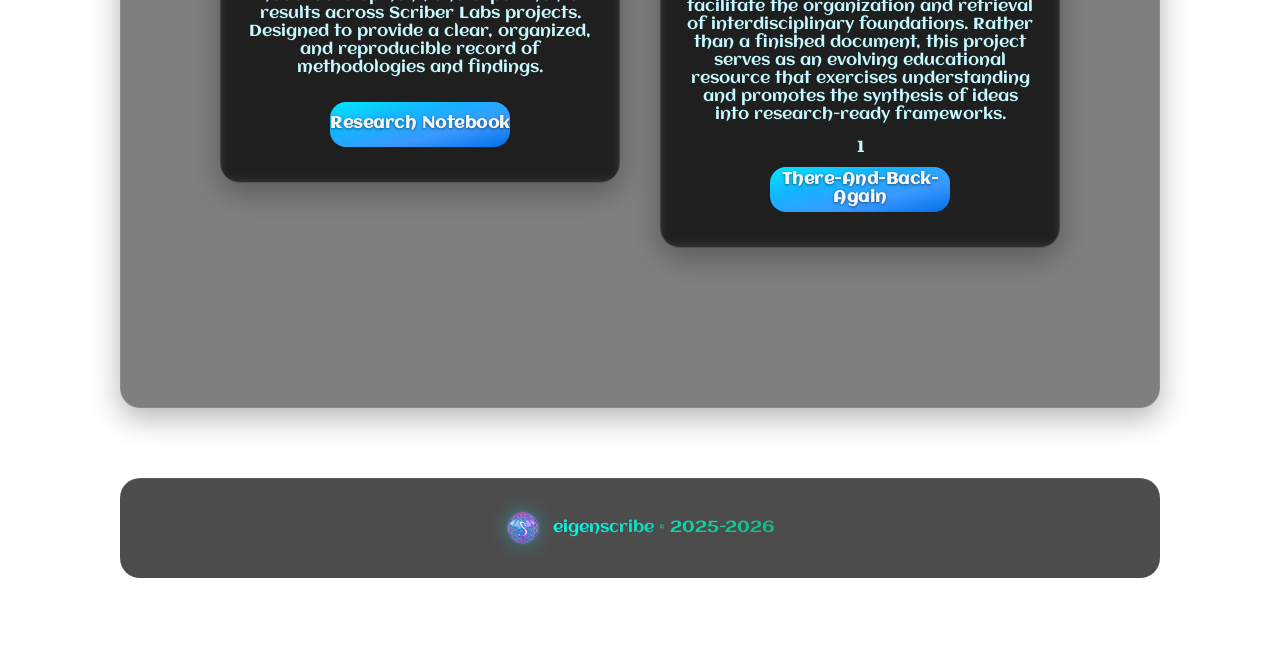
==== commit 83329bce: "moved some css snippets to elements folder" ====
--- a/index.html
+++ b/index.html
@@ -18,31 +18,17 @@
 </head>
 
 <body>
-    <div class="container" style="padding-top: 60px;">
+    <div class="container" style="padding: 80px;">
         <header>
-            <div style="text-align: center; margin-bottom: 2rem;">
-                <h1 class="site-title">
-                    <a href="{{ url_for('home') }}" class="gradient_text_2">Lauren Shriver</a>
-                </h1>
-                <p style="color:#9fefff; text-align:center; margin-top:-10px;">
-                    Computational Neuroscience · Dynamical Systems · Physics-Informed ML
-                </p>
 
-                <style>
-                    .site-title {
-                        position: relative;
-                        font-size: 2.8rem;
-                        margin: 0;
-                        margin-top: 30px;
-                        padding: 1rem;
-                        filter: drop-shadow(0 0 2px rgba(0, 0, 0, 0.7));
-                    }
+            <div class="header" style="padding: 20px; margin-bottom: 25px;">
+                <div class="header-brand">
+                    <h1><span class="header-title">Lauren Shriver</span></h1>
 
-                    .site-title a:hover {
-                        filter: brightness(1.2);
-                        text-decoration: none;
-                    }
-                </style>
+                    <p style="color:#9fefff; text-align:center; margin-top:10px;">
+                        Computational Neuroscience · Dynamical Systems · Physics-Informed ML
+                    </p>
+                </div>
             </div>
         </header>
 
@@ -52,6 +38,16 @@
             <div class="projects-section" style="text-align: center;">
                 <div class="feature-box" style="text-align: center;">
                     <div class="feature-box-content" style="text-align: center;">
+                        <h2 class="gradient_text_1" style="
+                            position: relative;
+                            margin: 3rem 0 2rem;
+                            font-size: 2.5rem;
+                            padding: 1rem;
+                            font-family: 'Aclonica', sans-serif;
+                            filter: drop-shadow(0 0 2px rgba(0, 0, 0, 0.7));
+                            text-align: center;"
+                        >About Me
+                        </h2>
                         <div class="contact-links" style="margin-bottom: 1rem; display: flex; justify-content: center; width: 100%; text-align: center;">
                             <a href="https://www.linkedin.com/in/lshriver" target="_blank"><span class="emoji">👥</span> <span class="link-text">LinkedIn</span></a>
                             <a href="https://github.com/eigenscribe" target="_blank"><span class="emoji">💻</span> <span class="link-text">GitHub</span></a>
@@ -69,8 +65,11 @@
                 </div>
             </div>
 
-            <!-- Projects Section -->
-            <h2 class="gradient_text_1" style="
+            <div class="projects-section" style="text-align: center;">
+                <div class="feature-box" style="text-align: center;">
+                    <div class="feature-box-content" style="text-align: center;">
+                        <!-- Projects Section -->
+                        <h2 class="gradient_text_1" style="
                 position: relative;
                 margin: 3rem 0 2rem;
                 font-size: 2.5rem;
@@ -78,87 +77,93 @@
                 font-family: 'Aclonica', sans-serif;
                 filter: drop-shadow(0 0 2px rgba(0, 0, 0, 0.7));
                 text-align: center;">
-                Main Projects
-            </h2>
+                            Main Projects
+                        </h2>
 
-            <div class="projects-section">
-                <div class="card-row">
-                    <div class="feature-box">
-                        <div class="feature-box-content">
-                            <h3 class="gradient_text_1">Kuramoto Benchmark Suite</h3>
-                            <div class="tooltip-container">
-                                <div>
-                                    <span class="tech-tag">Python</span>
-                                    <span class="tech-tag">NumPy</span>
-                                    <span class="stem-tag">Numerical Methods</span>
-                                    <span class="stem-tag">Oscillatory Dynamics</span>
+                        <div class="projects-section">
+                            <div class="card-row">
+                                <div class="feature-box">
+                                    <div class="feature-box-content">
+                                        <h3 class="gradient_text_1">Kuramoto Benchmark Suite</h3>
+                                        <div class="tooltip-container">
+                                            <div>
+                                                <span class="tech-tag">Python</span>
+                                                <span class="tech-tag">NumPy</span>
+                                                <span class="stem-tag">Numerical Methods</span>
+                                                <span class="stem-tag">Oscillatory Dynamics</span>
+                                            </div>
+                                        </div>
+                                    </div>
+                                    <p style="color: #C5F8FF;">
+                                        A modular Python framework for simulating Kuramoto oscillator systems, designed to study synchronization, phase transitions, and emergent collective behavior.
+                                        Includes spectral and order-parameter analysis tools for quantifying coherence and exploring network topology.
+                                    </p>
+                                    <a href="https://github.com/Scriber-Labs/kuramoto-benchmark-suite" class="btn" style="font-size: 16px; font-weight: 600; color: whitesmoke; background-clip: border-box; -webkit-background-clip: border-box;">Kuramoto Benchmark</a>
+                                </div>
+
+                                <div class="feature-box">
+                                    <div class="feature-box-container">
+                                        <h3 class="gradient_text_1">PIML Projects</h3>
+                                        <div class="tooltip-container">
+                                            <div>
+                                                <span class="tech-tag">Python</span>
+                                                <span class="tech-tag">Pytorch</span>
+                                                <span class="tech-tag">SQlite3</span>
+                                                <span class="stem-tag">Physics-Informed Machine Learning</span>
+                                            </div>
+                                        </div>
+                                    </div>
+                                    <p style="color: #C5F8FF;">
+                                        A collection of physics-informed machine learning experiments for Scriber Labs, combining my personal expertise with AI-assisted development.
+                                        Focused on building physically interpretable models of dynamical systems while enforcing known physical constraints during training.
+                                    </p>
+                                    <a href="https://github.com/Scriber-Labs/lf-pinn-harmonic-oscillator" class="btn" style="font-size: 16px; font-weight: 600; color: whitesmoke; background-clip: border-box; -webkit-background-clip: border-box;">Harmonic Oscillator</a>
                                 </div>
                             </div>
-                        </div>
-                        <p style="color: #C5F8FF;">
-                            A modular Python framework for simulating Kuramoto oscillator systems, designed to study synchronization, phase transitions, and emergent collective behavior.
-                            Includes spectral and order-parameter analysis tools for quantifying coherence and exploring network topology.
-                        </p>
-                        <a href="https://github.com/Scriber-Labs/kuramoto-benchmark-suite" class="btn" style="font-size: 16px; font-weight: 600; color: whitesmoke; background-clip: border-box; -webkit-background-clip: border-box;">Kuramoto Benchmark</a>
-                    </div>
 
-                    <div class="feature-box">
-                        <div class="feature-box-container">
-                            <h3 class="gradient_text_1">PIML Projects</h3>
-                            <div class="tooltip-container">
-                                <div>
-                                    <span class="tech-tag">Python</span>
-                                    <span class="tech-tag">Pytorch</span>
-                                    <span class="tech-tag">SQlite3</span>
-                                    <span class="stem-tag">Physics-Informed Machine Learning</span>
+                            <div class="card-row">
+                                <div class="feature-box">
+                                    <div class="feature-box-container">
+                                        <h3 class="gradient_text_1">Research Notebook for Scriber Labs</h3>
+                                        <div class="tooltip-container">
+                                            <div>
+                                                <span class="tech-tag">Zensical</span>
+                                                <span class="soft-skill">scientific writing</span>
+                                            </div>
+                                        </div>
+                                    </div>
+                                    <p style="color: #C5F8FF;">
+                                        A structured research environment for documenting scientific reasoning, model development, and experimental results across Scriber Labs projects.
+                                        Designed to provide a clear, organized, and reproducible record of methodologies and findings.
+                                    </p>
+                                    <a href="https://scriber-labs.github.io/research-notebook/" class="btn" style="font-size: 16px; font-weight: 600; color: whitesmoke; background-clip: border-box; -webkit-background-clip: border-box;">Research Notebook</a>
+                                </div>
+                                <div class="feature-box">
+                                    <div class="feature-box-container">
+                                        <h3 class="gradient_text_1">My Zettelkasten</h3>
+                                        <div class="tooltip-container">
+                                            <div>
+                                                <span class="tech-tag">PreTeXt</span>
+                                                <span class="soft-skill">scientific writing</span>
+                                            </div>
+                                        </div>
+                                    </div>
+                                    <p style="color: #C5F8FF;">
+                                        A long-term knowledge management system built on first-principles reasoning.
+                                        It supports a range of scientific domains and is designed to facilitate the organization and retrieval of interdisciplinary foundations.
+                                        Rather than a finished document, this project serves as an evolving educational resource that exercises understanding and promotes the synthesis of ideas into research-ready frameworks.
+                                    </p>1
+                                    <a href="https://eigenscribe.github.io/there-and-back-again/frontmatter.html" class="btn" style="font-size: 16px; font-weight: 600; color: whitesmoke; background-clip: border-box; -webkit-background-clip: border-box;">There-And-Back-Again</a>
                                 </div>
                             </div>
-                        </div>
-                        <p style="color: #C5F8FF;">
-                            A collection of physics-informed machine learning experiments for Scriber Labs, combining my personal expertise with AI-assisted development.
-                            Focused on building physically interpretable models of dynamical systems while enforcing known physical constraints during training.
-                        </p>
-                        <a href="https://github.com/Scriber-Labs/lf-pinn-harmonic-oscillator" class="btn" style="font-size: 16px; font-weight: 600; color: whitesmoke; background-clip: border-box; -webkit-background-clip: border-box;">Harmonic Oscillator</a>
                     </div>
                 </div>
 
-                <div class="card-row">
-                    <div class="feature-box">
-                        <div class="feature-box-container">
-                            <h3 class="gradient_text_1">Research Notebook for Scriber Labs</h3>
-                            <div class="tooltip-container">
-                                <div>
-                                    <span class="tech-tag">Zensical</span>
-                                    <span class="soft-skill">scientific writing</span>
-                                </div>
-                            </div>
-                        </div>
-                        <p style="color: #C5F8FF;">
-                            A structured research environment for documenting scientific reasoning, model development, and experimental results across Scriber Labs projects.
-                            Designed to provide a clear, organized, and reproducible record of methodologies and findings.
-                        </p>
-                        <a href="https://scriber-labs.github.io/research-notebook/" class="btn" style="font-size: 16px; font-weight: 600; color: whitesmoke; background-clip: border-box; -webkit-background-clip: border-box;">Research Notebook</a>
-                    </div>
-                    <div class="feature-box">
-                        <div class="feature-box-container">
-                            <h3 class="gradient_text_1">My Zettelkasten</h3>
-                            <div class="tooltip-container">
-                                <div>
-                                    <span class="tech-tag">PreTeXt</span>
-                                    <span class="soft-skill">scientific writing</span>
-                                </div>
-                            </div>
-                        </div>
-                        <p style="color: #C5F8FF;">
-                            A long-term knowledge management system built on first-principles reasoning.
-                            It supports a range of scientific domains and is designed to facilitate the organization and retrieval of interdisciplinary foundations.
-                            Rather than a finished document, this project serves as an evolving educational resource that exercises understanding and promotes the synthesis of ideas into research-ready frameworks.
-                        </p>1
-                        <a href="https://eigenscribe.github.io/there-and-back-again/frontmatter.html" class="btn" style="font-size: 16px; font-weight: 600; color: whitesmoke; background-clip: border-box; -webkit-background-clip: border-box;">There-And-Back-Again</a>
-                    </div>
-                </div>
+
+            </div>
             </div>
         </main>
+
 
         <div class="item footer">
             <div class="footer-content">
--- a/static/css/main.css
+++ b/static/css/main.css
@@ -2,7 +2,12 @@
 
 /* Modular Element Styles */
 @import "elements/footer.css";
-
+@import "elements/tags.css";
+@import "elements/responsive.css";
+@import "elements/layout.css";
+@import "elements/masthead.css";
+@import "elements/buttons.css";
+@import "gradient-fonts.css";
 
 :root {
     /* Color Palette */
@@ -141,251 +146,6 @@
     transition: all 0.4s ease-in-out;
 }
 
-/* ----- Layout System ----- */
-.container {
-    max-width: 1200px;
-    margin: 0 auto;
-    padding: 20px;
-    padding-top: 100px;
-}
-
-.section {
-    background: var(--glass-bg);
-    border: 1px solid var(--glass-border);
-    border-radius: var(--radius-lg);
-    padding: 25px;
-    margin-bottom: 30px;
-    transition: transform 0.3s ease;
-    box-shadow: 0 10px 30px rgba(0, 0, 0, 0.3);
-    -webkit-backdrop-filter: blur(5px);
-    backdrop-filter: blur(5px);
-}
-
-.section:hover {
-    transform: translateY(-2px);
-    box-shadow: 0 12px 40px rgba(0, 255, 238, 0.15), var(--shadow-lg);
-    border-color: var(--gradient-eigenscribe);
-}
-
-.section-content {
-    color: var(--color-text);
-    display: flex;
-    flex-direction: column;
-    height: 100%;
-    justify-content: space-between;
-    align-items: flex-start;
-    padding: 15px;
-}
-
-/* ----- Site Header & Navigation ----- */
-.site-header {
-    position: fixed;
-    top: 0;
-    left: 0;
-    width: 100%;
-    background: var(--gradient-eigenscribe);
-    -webkit-backdrop-filter: blur(7px);
-    backdrop-filter: blur(7px);
-    padding: var(--border-md) var(--border-lg);
-    z-index: 100;
-    display: flex;
-    align-items: center;
-    justify-content: space-between;
-    box-shadow: var(--shadow-header);
-    border-bottom: 1px solid var(--glass-border);
-}
-
-.site-logo {
-    height: 75px;
-    width: auto;
-    cursor: pointer;
-    transition: all 0.3s ease;
-    filter: drop-shadow(var(--shadow-logo));
-}
-
-.site-logo:hover {
-    filter: drop-shadow(var(--shadow-logo));
-    transform: scale(1.05);
-}
-
-.nav {
-    display: flex;
-    gap: var(--space-md);
-    overflow-x: auto;
-    flex-shrink: 0;
-    white-space: nowrap;
-    -webkit-overflow-scrolling: touch;
-    scrollbar-width: none;
-    -ms-overflow-style: none;
-}
-
-.nav::-webkit-scrollbar {
-    display: none;
-}
-
-.nav a {
-    font-weight: 600;
-    font-size: 1.25rem;
-    padding: 6px 12px;
-    border-radius: var(--radius-sm);
-    text-decoration: none;
-    color: var(--color-text);
-    transition: all 0.3s ease;
-}
-
-.nav a:hover {
-    color: var(--color-link-hover);
-    transform: translateY(-1px);
-}
-
-/* ----- Card System ----- */
-.card-row {
-    display: flex;
-    flex-wrap: wrap;
-    justify-content: center;
-    gap: 40px;
-    margin-bottom: 40px;
-    padding: 1.5rem;
-}
-
-.card-row .feature-box {
-    flex: 0 1 400px;
-}
-
-.feature-box {
-    background: var(--glass-bg);
-    border: 1px solid var(--glass-border);
-    border-radius: 20px;
-    padding: 25px;
-    margin-bottom: 70px;
-    transition: transform 0.3s ease;
-    box-shadow: 0 10px 30px rgba(0, 0, 0, 0.3);
-    display: flex;
-    flex-direction: column;
-    height: 100%;
-    -webkit-backdrop-filter: blur(5px);
-    backdrop-filter: blur(5px);
-    position: relative;
-}
-
-.feature-box:hover {
-    transform: translateY(-5px);
-    box-shadow: var(--shadow-lg);
-}
-
-.feature-box-content {
-    color: var(--color-text);
-    display: flex;
-    flex-direction: column;
-    height: 100%;
-    justify-content: space-between;
-    align-items: flex-start;
-}
-
-.feature-box-content h2, .feature-box-content h3 {
-    font-weight: bold;
-    background: var(--gradient-blue);
-    -webkit-background-clip: text;
-    -webkit-text-fill-color: transparent;
-    background-clip: text;
-    margin-top: 0;
-    font-size: 1.4rem;
-    width: 100%;
-    text-align: center;
-}
-
-.feature-box-content p {
-    margin-bottom: 15px;
-    width: 100%;
-    color: var(--color-text);
-}
-
-/* ----- Button Styles ----- */
-.btn {
-    background-image: var(--gradient-blue);
-    box-shadow: 0 4px 15px 0 var(--shadow-button);
-    width: 85%;
-    max-width: 180px;
-    font-size: 18px;
-    font-weight: 700;
-    margin: 10px auto;
-    height: 45px;
-    text-align: center;
-    border: none;
-    background-size: 300% 100%;
-    border-radius: var(--radius-md);
-    transition: all 0.4s ease-in-out;
-    display: flex;
-    justify-content: center;
-    align-items: center;
-    text-decoration: none;
-    position: relative;
-    z-index: 1;
-    color: whitesmoke;
-    text-shadow: var(--shadow-text);
-    cursor: pointer;
-    letter-spacing: 0.5px;
-}
-
-.btn span, .btn a, .btn p, .btn div {
-    display: inline-block;
-    width: 100%;
-    text-align: center;
-    font-size: 18px;
-    font-weight: 700;
-    color: whitesmoke;
-    background: transparent;
-    background-image: none;
-    -webkit-background-clip: border-box;
-    background-clip: border-box;
-    text-shadow: var(--shadow-text);
-    margin: 0;
-    padding: 0;
-}
-
-a.btn {
-    color: whitesmoke;
-    display: flex;
-    justify-content: center;
-    align-items: center;
-    text-decoration: none;
-}
-
-.btn > a {
-    color: whitesmoke;
-    text-decoration: none;
-}
-
-.btn-style-2 {
-    background-image: var(--gradient-eigenscribe);
-    border: none;
-    color: whitesmoke;
-    background-clip: border-box;
-    -webkit-background-clip: border-box;
-    box-shadow: var(--shadow-button-2);
-    display: flex;
-    justify-content: center;
-    align-items: center;
-}
-
-.btn:hover, .btn-style-2:hover {
-    background-position: 100% 0;
-    filter: brightness(1.1);
-    transition: all 0.4s ease-in-out;
-}
-
-.eigenscribe-btn {
-    background-image: var(--gradient-blue);
-    box-shadow: var(--shadow-button);
-    border: none;
-    color: white;
-    text-shadow: var(--shadow-text);
-}
-
-.eigenscribe-btn:hover {
-    filter: brightness(1.1);
-}
-
 /* ----- Contact Links ----- */
 .contact-links {
     display: flex;
@@ -410,48 +170,7 @@
     text-decoration: none;
 }
 
-/* ----- More Font Styles ----- */
-/* Gradient text styles */
-.gradient_text_1 {
-    font-weight: bold !important;
-    background: var(--gradient-blue);
-    -webkit-background-clip: text !important;
-    color: transparent !important;
-    background-clip: text !important;
-    text-align: center;
-}
-
-.gradient_text_2 {
-    font-weight: bold;
-    background: var(--gradient-cyan-to-blue);
-    color: transparent;
-    -webkit-background-clip: text;
-    background-clip: text;
-}
-
-.gradient_text_3 {
-    font-weight: bold;
-    background: var(--gradient-green-to-blue);
-    color: transparent;
-    -webkit-background-clip: text;
-    background-clip: text;
-}
-
-.gradient_text_4 {
-    font-weight: bold;
-    background: var(--gradient-eigenscribe);
-    -webkit-background-clip: text !important;
-    color: transparent !important;
-    background-clip: text !important;
-    text-align: center;
-}
-
-.eigenscribe-gradient-text {
-    background: var(--gradient-eigenscribe);
-    -webkit-background-clip: text;
-    background-clip: text;
-    -webkit-text-fill-color: transparent;
-}
+
 
 .gradient-link, .feature-box a {
     background: var(--gradient-blue);
@@ -548,145 +267,3 @@
     border-style: solid;
     border-color: rgba(10, 10, 20, 0.9) transparent transparent transparent;
 }
-
-.tech-tag {
-    display: inline-block;
-    background-image: var(--tech-icon-gradient) !important;
-    border: 1px solid rgba(34, 197, 94, 0.6) !important;
-    border-radius: var(--radius-sm);
-    padding: 0.2rem 0.6rem;
-    margin: 3px;
-    font-size: 0.75rem;
-    color: #86EFAC;
-    backdrop-filter: blur(4px);
-    -webkit-backdrop-filter: blur(4px)
-}
-
-.soft-skill {
-    display: inline-block;
-    background-image: var(--soft_skill-icon-gradient);
-    border: 1px solid rgb(129, 140, 248, 0.45);
-    border-radius: var(--radius-sm);
-    padding: 3px 10px;
-    margin: 3px;
-    font-size: 0.75rem;
-    color: #C4B5FD;
-    backdrop-filter: blur(4px);
-    -webkit-backdrop-filter: blur(4px);
-}
-
-.stem-tag {
-    display: inline-block;
-    background-image: var(--stem-icon-gradient);
-    border: 1px solid var(--color-primary);
-    border-radius: var(--radius-sm);
-    padding: 3px 10px;
-    margin: 3px;
-    font-size: 0.75rem;
-    color: whitesmoke;
-    backdrop-filter: blur(4px);
-    -webkit-backdrop-filter: blur(4px);
-}
-
-
-/* ----- Mobile Responsiveness Enhancements ----- */
-@media (max-width: 768px) {
-    body {
-        font-size: 14px;
-    }
-
-    h1 {
-        font-size: 1.8rem;
-    }
-
-   h2 {
-        font-size: 1.5rem;
-   }
-
-   h3 {
-        font-size: 1.3rem;
-   }
-
-   .container {
-        padding: 15px;
-        padding-top: 40px;
-   }
-
-   .feature-box {
-        padding: 15px;
-        margin-bottom: 50px;
-   }
-
-   .card-row {
-        gap: 20px;
-   }
-
-   .site-title {
-        font-size: 2rem;
-        padding: 0.5rem;
-   }
-
-   .btn {
-        width: 90%;
-        max-width: 160px;
-        height: 40px;
-        font-size: calc(0.75em + 1vw);
-        display: flex;
-        align-items: center;
-        justify-content: center;
-        line-height: 1.2;
-        padding: 0 15px;
-   }
-
-   .contact-links {
-        flex-direction: column;
-        align-items: center;
-        gap: 10px;
-   }
-}
-
-@media (max-width: 480px) {
-    body {
-        font-size: 13px;
-    }
-
-    h1 {
-        font-size: 1.6rem;
-    }
-
-   h2 {
-        font-size: 1.3rem;
-   }
-
-   h3 {
-        font-size: 1.1rem;
-   }
-
-   .container {
-        padding: 10px;
-        padding-top: 30px;
-   }
-
-   .feature-box {
-        padding: 12px;
-        margin-bottom: 40px;
-   }
-
-   .site-title {
-        font-size: 1.8rem;
-   }
-
-   .btn {
-        width: 92%;
-        max-width: 140px;
-        height: 38px;
-        font-size: calc(0.7em + 0.9vw);
-        padding: 0 10px;
-        min-height: 36px;
-   }
-
-   img {
-        max-width: 100%;
-        height: auto;
-   }
-}
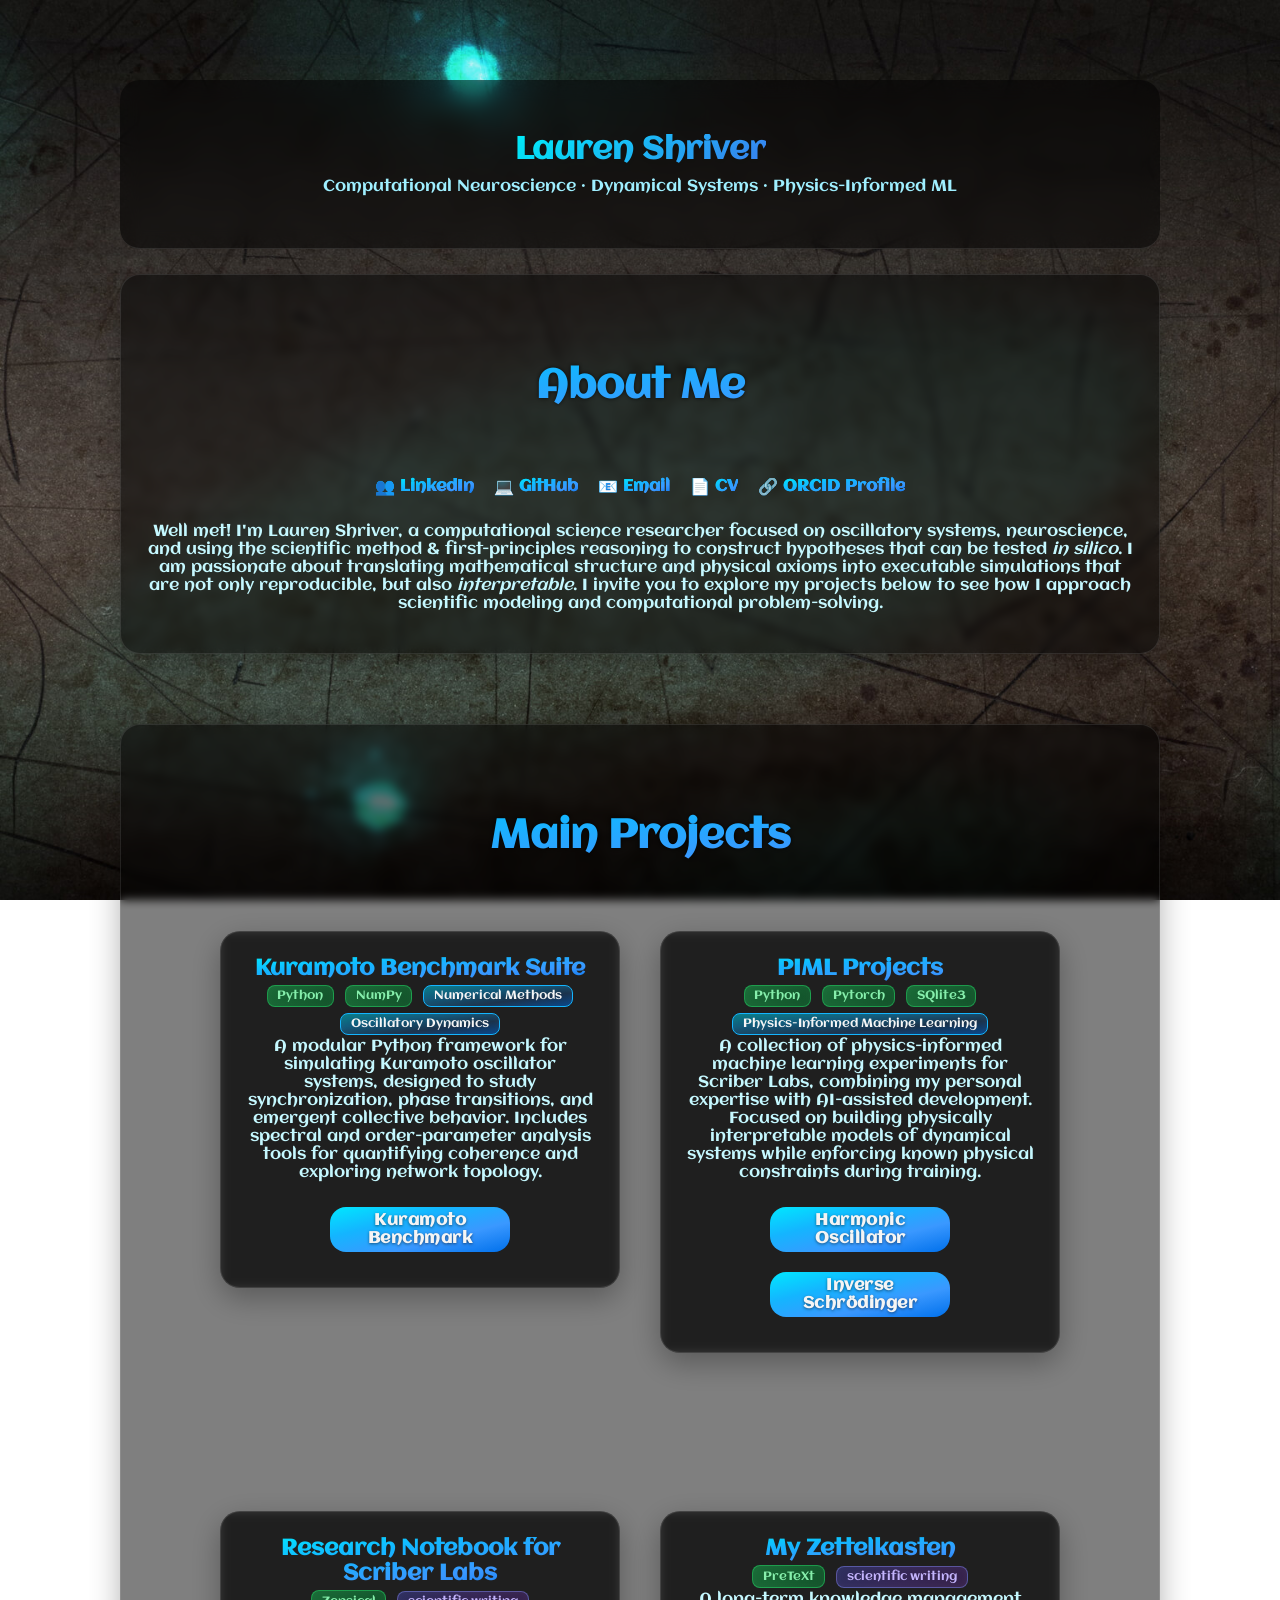
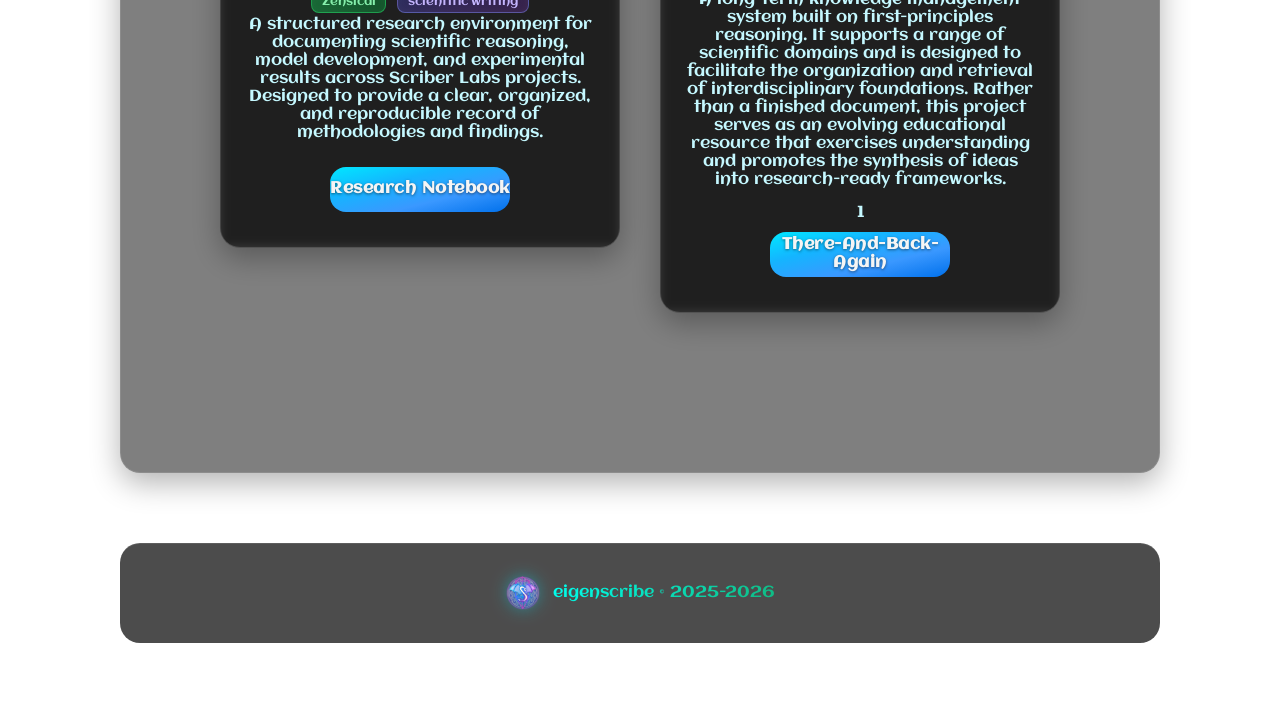
==== commit f97586c9: "updated to include project 2 link" ====
--- a/index.html
+++ b/index.html
@@ -118,6 +118,7 @@
                                         Focused on building physically interpretable models of dynamical systems while enforcing known physical constraints during training.
                                     </p>
                                     <a href="https://github.com/Scriber-Labs/lf-pinn-harmonic-oscillator" class="btn" style="font-size: 16px; font-weight: 600; color: whitesmoke; background-clip: border-box; -webkit-background-clip: border-box;">Harmonic Oscillator</a>
+                                    <a href="https://github.com/Scriber-Labs/lf-pinn-inverse-schrodinger" class="btn" style="font-size: 16px; font-weight: 600; color: whitesmoke; background-clip: border-box; -webkit-background-clip: border-box;">Inverse Schrödinger</a>
                                 </div>
                             </div>
 
--- a/static/css/main.css
+++ b/static/css/main.css
@@ -81,7 +81,7 @@
     );
 
     /* Icon Gradients */
-    --tech-icon-gradient: linear-gradient(--gradient-transparent-green);
+    --tech-icon-gradient: var(--gradient-transparent-green);
     --stem-icon-gradient: var(--gradient-transparent-blue);
     --soft_skill-icon-gradient: var(--gradient-transparent-purple);
 
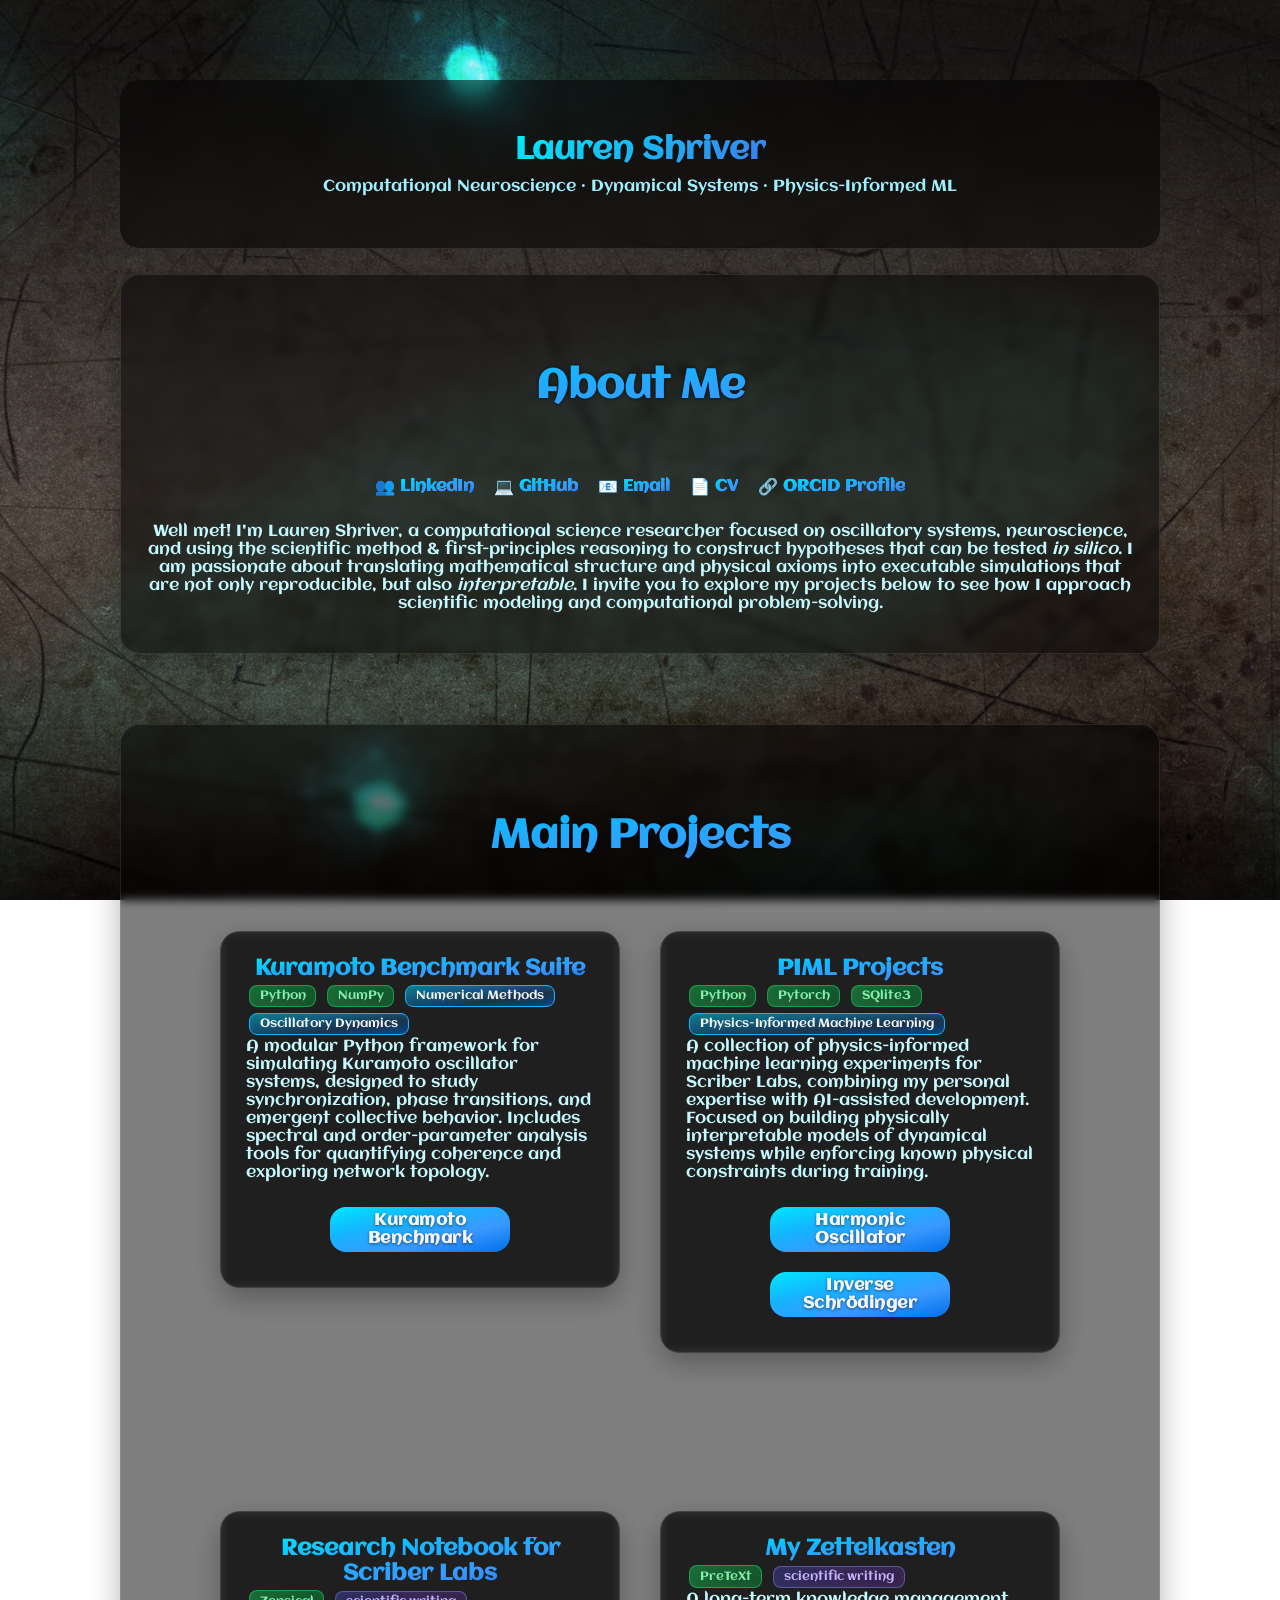
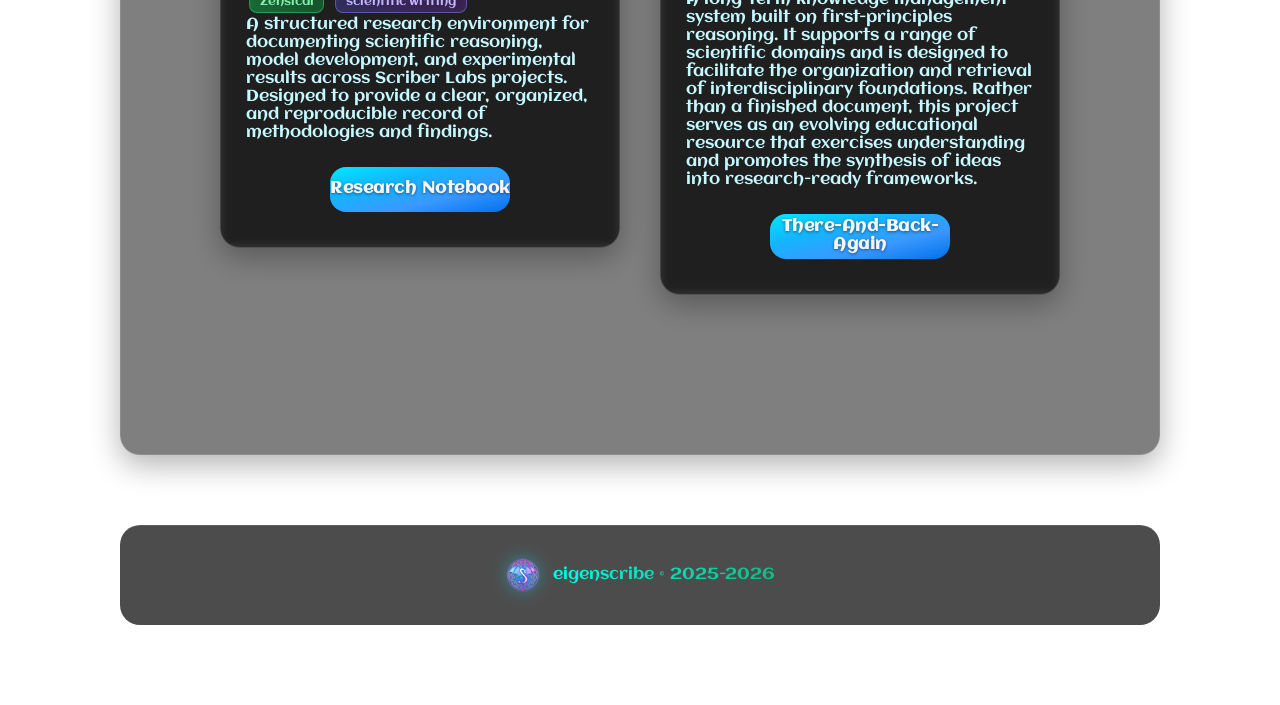
==== commit 951b6de6: "need to center project 'feature boxes'(?) and create more spacing between tags and project descripti" ====
--- a/index.html
+++ b/index.html
@@ -67,16 +67,17 @@
 
             <div class="projects-section" style="text-align: center;">
                 <div class="feature-box" style="text-align: center;">
-                    <div class="feature-box-content" style="text-align: center;">
+                    <div class="feature-box-content" style="text-align: left;">
                         <!-- Projects Section -->
                         <h2 class="gradient_text_1" style="
-                position: relative;
-                margin: 3rem 0 2rem;
-                font-size: 2.5rem;
-                padding: 1rem;
-                font-family: 'Aclonica', sans-serif;
-                filter: drop-shadow(0 0 2px rgba(0, 0, 0, 0.7));
-                text-align: center;">
+                            position: relative;
+                            margin: 3rem 0 2rem;
+                            font-size: 2.5rem;
+                            padding: 1rem;
+                            font-family: 'Aclonica', sans-serif;
+                            filter: drop-shadow(0 0 2px rgba(0, 0, 0, 0.7));
+                            text-align: center;"
+                        >
                             Main Projects
                         </h2>
 
@@ -153,7 +154,7 @@
                                         A long-term knowledge management system built on first-principles reasoning.
                                         It supports a range of scientific domains and is designed to facilitate the organization and retrieval of interdisciplinary foundations.
                                         Rather than a finished document, this project serves as an evolving educational resource that exercises understanding and promotes the synthesis of ideas into research-ready frameworks.
-                                    </p>1
+                                    </p>
                                     <a href="https://eigenscribe.github.io/there-and-back-again/frontmatter.html" class="btn" style="font-size: 16px; font-weight: 600; color: whitesmoke; background-clip: border-box; -webkit-background-clip: border-box;">There-And-Back-Again</a>
                                 </div>
                             </div>
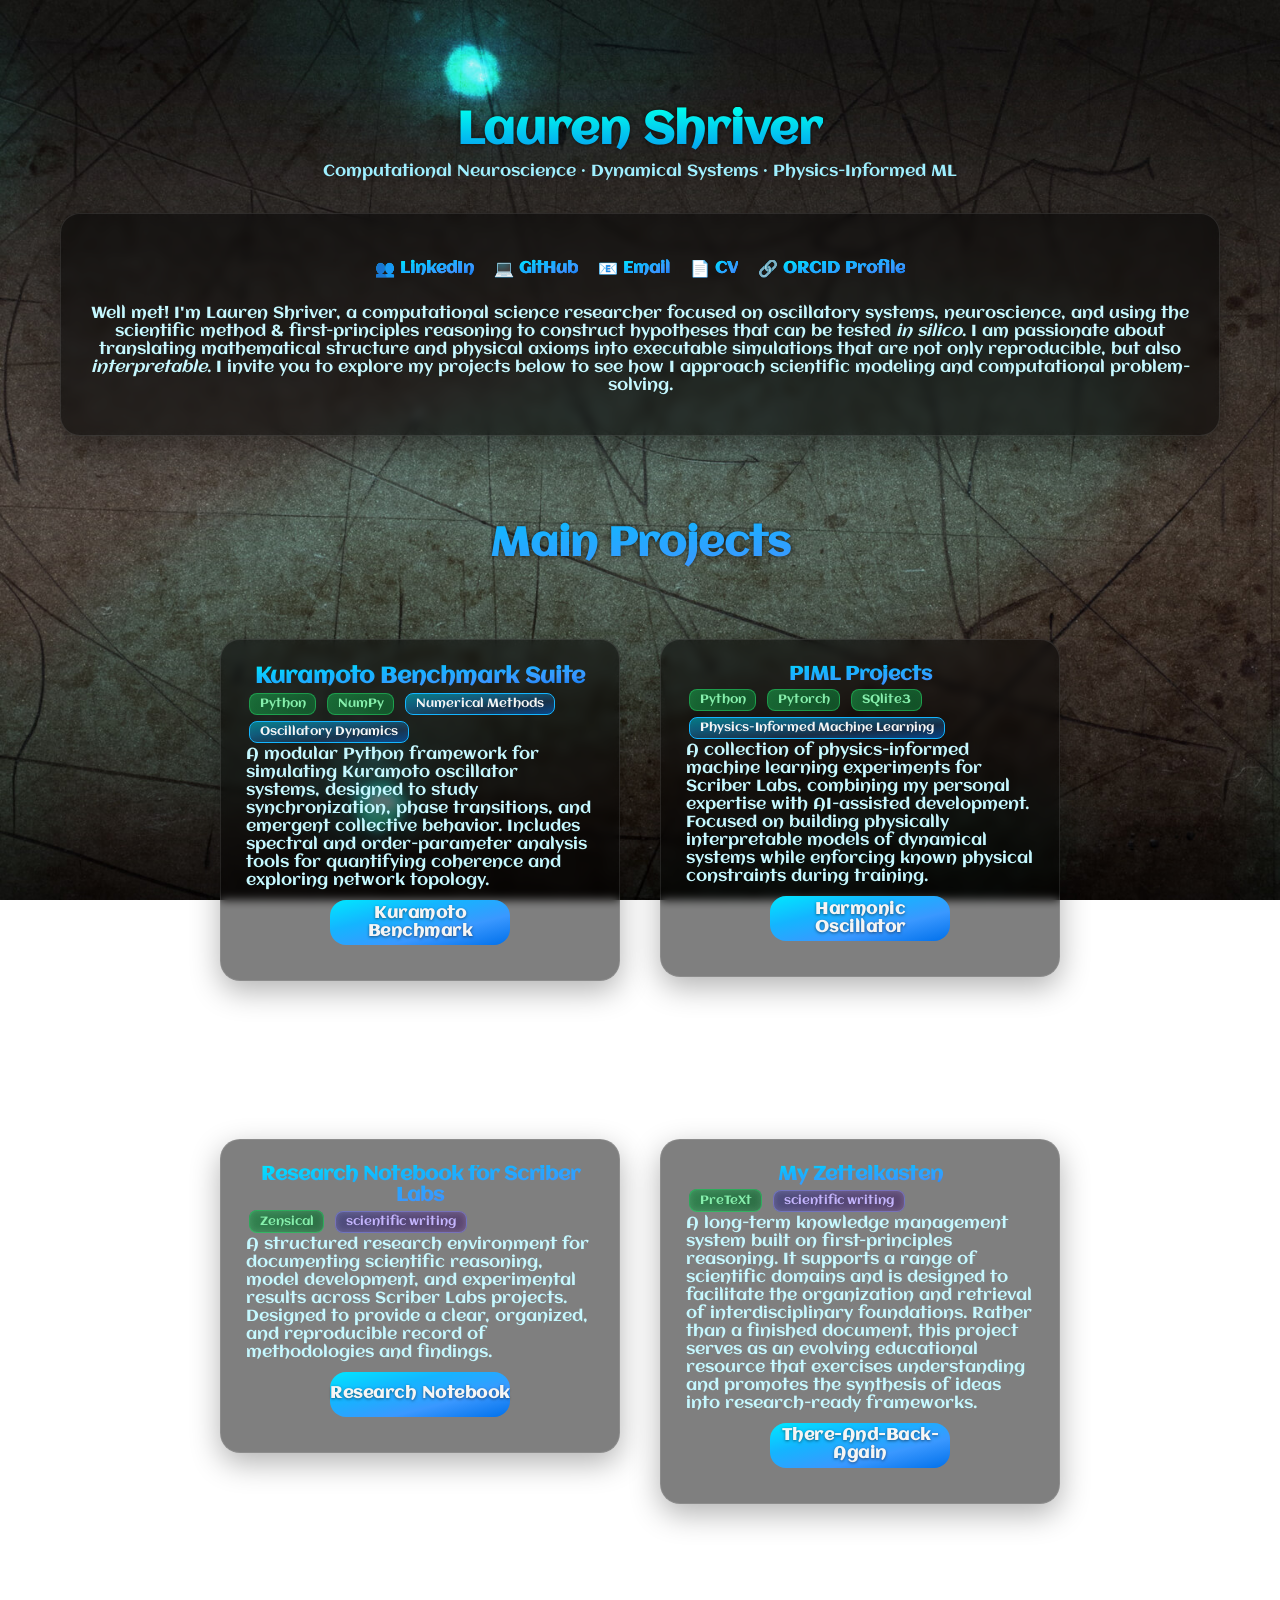
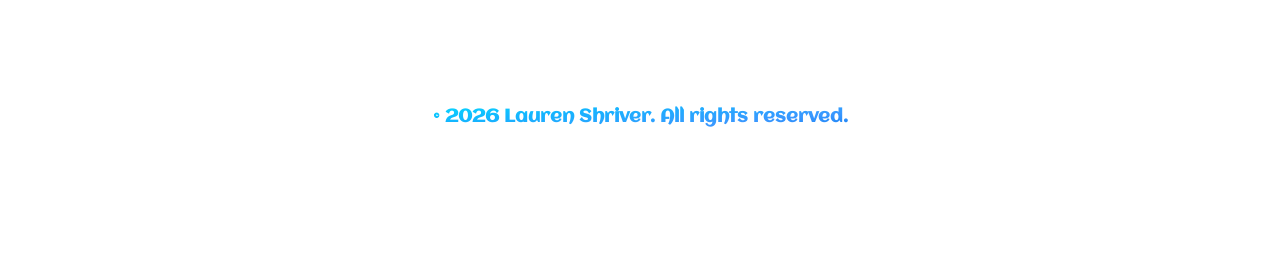
==== commit ea1371a1: "updated resume (github link) to resume.pdf" ====
--- a/index.html
+++ b/index.html
@@ -1,34 +1,40 @@
 <!DOCTYPE html>
 <html lang="en">
 <head>
+    <meta charset="UTF-8">
     <title>Lauren Shriver - Portfolio</title>
-
-    <!-- Meta tags -->
-    <meta charset="UTF-8">
+    <link rel="icon" href="static/images/favicon.png" type="image/png">
+    <link rel="stylesheet" href="static/css/main.css">
+    <link rel="stylesheet" href="static/css/tech-icons.css">
     <!-- Responsive meta tag -->
     <meta name="viewport" content="width=device-width, initial-scale=1.0, maximum-scale=1.0, user-scalable=no">
+</head>
+<body>
+    <div class="container" style="padding-top: 60px;">
+        <header>
+            <div style="text-align: center; margin-bottom: 2rem;">
+                <h1 class="site-title">
+                    <a href="index.html" class="gradient_text_2">Lauren Shriver</a>
+                </h1>
+                <p style="color:#9fefff; text-align:center; margin-top:-10px;">
+                    Computational Neuroscience · Dynamical Systems · Physics-Informed ML
+                </p>
 
-    <!-- Stylesheets -->
-    <link rel="stylesheet" href="static/css/main.css"/>
-    <link rel="stylesheet" href="static/css/tech-icons.css"/>
+                <style>
+                    .site-title {
+                        position: relative;
+                        font-size: 2.8rem;
+                        margin: 0;
+                        margin-top: 30px;
+                        padding: 1rem;
+                        filter: drop-shadow(0 0 2px rgba(0, 0, 0, 0.7));
+                    }
 
-    <!-- Favicon -->
-    <link rel="icon" href="static/images/favicon.png" type="image/png"/>
-    <link rel="shortcut icon" type="image/png" href="static/images/favicon.png"/>
-</head>
-
-<body>
-    <div class="container" style="padding: 80px;">
-        <header>
-
-            <div class="header" style="padding: 20px; margin-bottom: 25px;">
-                <div class="header-brand">
-                    <h1><span class="header-title">Lauren Shriver</span></h1>
-
-                    <p style="color:#9fefff; text-align:center; margin-top:10px;">
-                        Computational Neuroscience · Dynamical Systems · Physics-Informed ML
-                    </p>
-                </div>
+                    .site-title a:hover {
+                        filter: brightness(1.2);
+                        text-decoration: none;
+                    }
+                </style>
             </div>
         </header>
 
@@ -38,21 +44,11 @@
             <div class="projects-section" style="text-align: center;">
                 <div class="feature-box" style="text-align: center;">
                     <div class="feature-box-content" style="text-align: center;">
-                        <h2 class="gradient_text_1" style="
-                            position: relative;
-                            margin: 3rem 0 2rem;
-                            font-size: 2.5rem;
-                            padding: 1rem;
-                            font-family: 'Aclonica', sans-serif;
-                            filter: drop-shadow(0 0 2px rgba(0, 0, 0, 0.7));
-                            text-align: center;"
-                        >About Me
-                        </h2>
                         <div class="contact-links" style="margin-bottom: 1rem; display: flex; justify-content: center; width: 100%; text-align: center;">
                             <a href="https://www.linkedin.com/in/lshriver" target="_blank"><span class="emoji">👥</span> <span class="link-text">LinkedIn</span></a>
                             <a href="https://github.com/eigenscribe" target="_blank"><span class="emoji">💻</span> <span class="link-text">GitHub</span></a>
                             <a href="mailto:lshriver@protonmail.com"><span class="emoji">📧</span> <span class="link-text">Email</span></a>
-                            <a href="https://lshriver.github.io/myCV/" target="_blank"><span class="emoji">📄</span> <span class="link-text">CV</span></a>
+                            <a href="static/resume.pdf" target="_blank"><span class="emoji">📄</span> <span class="link-text">CV</span></a>
                             <a href="https://orcid.org/0000-0003-4759-5577" target="_blank"><span class="emoji">🔗</span> <span class="link-text">ORCID Profile</span></a>
                         </div>
                         <p style="color: #c5f8ff; text-align: center;">
@@ -65,117 +61,102 @@
                 </div>
             </div>
 
-            <div class="projects-section" style="text-align: center;">
-                <div class="feature-box" style="text-align: center;">
-                    <div class="feature-box-content" style="text-align: left;">
-                        <!-- Projects Section -->
-                        <h2 class="gradient_text_1" style="
-                            position: relative;
-                            margin: 3rem 0 2rem;
-                            font-size: 2.5rem;
-                            padding: 1rem;
-                            font-family: 'Aclonica', sans-serif;
-                            filter: drop-shadow(0 0 2px rgba(0, 0, 0, 0.7));
-                            text-align: center;"
-                        >
-                            Main Projects
-                        </h2>
+            <!-- Projects Section -->
+            <h2 class="gradient_text_1" style="
+                position: relative;
+                margin: 3rem 0 2rem;
+                font-size: 2.5rem;
+                padding: 1rem;
+                font-family: 'Aclonica', sans-serif;
+                filter: drop-shadow(0 0 2px rgba(0, 0, 0, 0.7));
+                text-align: center;">
+                Main Projects
+            </h2>
 
-                        <div class="projects-section">
-                            <div class="card-row">
-                                <div class="feature-box">
-                                    <div class="feature-box-content">
-                                        <h3 class="gradient_text_1">Kuramoto Benchmark Suite</h3>
-                                        <div class="tooltip-container">
-                                            <div>
-                                                <span class="tech-tag">Python</span>
-                                                <span class="tech-tag">NumPy</span>
-                                                <span class="stem-tag">Numerical Methods</span>
-                                                <span class="stem-tag">Oscillatory Dynamics</span>
-                                            </div>
-                                        </div>
-                                    </div>
-                                    <p style="color: #C5F8FF;">
-                                        A modular Python framework for simulating Kuramoto oscillator systems, designed to study synchronization, phase transitions, and emergent collective behavior.
-                                        Includes spectral and order-parameter analysis tools for quantifying coherence and exploring network topology.
-                                    </p>
-                                    <a href="https://github.com/Scriber-Labs/kuramoto-benchmark-suite" class="btn" style="font-size: 16px; font-weight: 600; color: whitesmoke; background-clip: border-box; -webkit-background-clip: border-box;">Kuramoto Benchmark</a>
-                                </div>
-
-                                <div class="feature-box">
-                                    <div class="feature-box-container">
-                                        <h3 class="gradient_text_1">PIML Projects</h3>
-                                        <div class="tooltip-container">
-                                            <div>
-                                                <span class="tech-tag">Python</span>
-                                                <span class="tech-tag">Pytorch</span>
-                                                <span class="tech-tag">SQlite3</span>
-                                                <span class="stem-tag">Physics-Informed Machine Learning</span>
-                                            </div>
-                                        </div>
-                                    </div>
-                                    <p style="color: #C5F8FF;">
-                                        A collection of physics-informed machine learning experiments for Scriber Labs, combining my personal expertise with AI-assisted development.
-                                        Focused on building physically interpretable models of dynamical systems while enforcing known physical constraints during training.
-                                    </p>
-                                    <a href="https://github.com/Scriber-Labs/lf-pinn-harmonic-oscillator" class="btn" style="font-size: 16px; font-weight: 600; color: whitesmoke; background-clip: border-box; -webkit-background-clip: border-box;">Harmonic Oscillator</a>
-                                    <a href="https://github.com/Scriber-Labs/lf-pinn-inverse-schrodinger" class="btn" style="font-size: 16px; font-weight: 600; color: whitesmoke; background-clip: border-box; -webkit-background-clip: border-box;">Inverse Schrödinger</a>
+            <div class="projects-section">
+                <div class="card-row">
+                    <div class="feature-box">
+                        <div class="feature-box-content">
+                            <h3 class="gradient_text_1">Kuramoto Benchmark Suite</h3>
+                            <div class="tooltip-container">
+                                <div>
+                                    <span class="tech-tag">Python</span>
+                                    <span class="tech-tag">NumPy</span>
+                                    <span class="stem-tag">Numerical Methods</span>
+                                    <span class="stem-tag">Oscillatory Dynamics</span>
                                 </div>
                             </div>
+                        </div>
+                        <p style="color: #C5F8FF;">
+                            A modular Python framework for simulating Kuramoto oscillator systems, designed to study synchronization, phase transitions, and emergent collective behavior.
+                            Includes spectral and order-parameter analysis tools for quantifying coherence and exploring network topology.
+                        </p>
+                        <a href="https://github.com/Scriber-Labs/kuramoto-benchmark-suite" class="btn" style="font-size: 16px; font-weight: 600; color: whitesmoke; background-clip: border-box; -webkit-background-clip: border-box;">Kuramoto Benchmark</a>
+                    </div>
 
-                            <div class="card-row">
-                                <div class="feature-box">
-                                    <div class="feature-box-container">
-                                        <h3 class="gradient_text_1">Research Notebook for Scriber Labs</h3>
-                                        <div class="tooltip-container">
-                                            <div>
-                                                <span class="tech-tag">Zensical</span>
-                                                <span class="soft-skill">scientific writing</span>
-                                            </div>
-                                        </div>
-                                    </div>
-                                    <p style="color: #C5F8FF;">
-                                        A structured research environment for documenting scientific reasoning, model development, and experimental results across Scriber Labs projects.
-                                        Designed to provide a clear, organized, and reproducible record of methodologies and findings.
-                                    </p>
-                                    <a href="https://scriber-labs.github.io/research-notebook/" class="btn" style="font-size: 16px; font-weight: 600; color: whitesmoke; background-clip: border-box; -webkit-background-clip: border-box;">Research Notebook</a>
-                                </div>
-                                <div class="feature-box">
-                                    <div class="feature-box-container">
-                                        <h3 class="gradient_text_1">My Zettelkasten</h3>
-                                        <div class="tooltip-container">
-                                            <div>
-                                                <span class="tech-tag">PreTeXt</span>
-                                                <span class="soft-skill">scientific writing</span>
-                                            </div>
-                                        </div>
-                                    </div>
-                                    <p style="color: #C5F8FF;">
-                                        A long-term knowledge management system built on first-principles reasoning.
-                                        It supports a range of scientific domains and is designed to facilitate the organization and retrieval of interdisciplinary foundations.
-                                        Rather than a finished document, this project serves as an evolving educational resource that exercises understanding and promotes the synthesis of ideas into research-ready frameworks.
-                                    </p>
-                                    <a href="https://eigenscribe.github.io/there-and-back-again/frontmatter.html" class="btn" style="font-size: 16px; font-weight: 600; color: whitesmoke; background-clip: border-box; -webkit-background-clip: border-box;">There-And-Back-Again</a>
+                    <div class="feature-box">
+                        <div class="feature-box-container">
+                            <h3 class="gradient_text_1">PIML Projects</h3>
+                            <div class="tooltip-container">
+                                <div>
+                                    <span class="tech-tag">Python</span>
+                                    <span class="tech-tag">Pytorch</span>
+                                    <span class="tech-tag">SQlite3</span>
+                                    <span class="stem-tag">Physics-Informed Machine Learning</span>
                                 </div>
                             </div>
+                        </div>
+                        <p style="color: #C5F8FF;">
+                            A collection of physics-informed machine learning experiments for Scriber Labs, combining my personal expertise with AI-assisted development.
+                            Focused on building physically interpretable models of dynamical systems while enforcing known physical constraints during training.
+                        </p>
+                        <a href="https://github.com/Scriber-Labs/lf-pinn-harmonic-oscillator" class="btn" style="font-size: 16px; font-weight: 600; color: whitesmoke; background-clip: border-box; -webkit-background-clip: border-box;">Harmonic Oscillator</a>
                     </div>
                 </div>
 
-
-            </div>
+                <div class="card-row">
+                    <div class="feature-box">
+                        <div class="feature-box-container">
+                            <h3 class="gradient_text_1">Research Notebook for Scriber Labs</h3>
+                            <div class="tooltip-container">
+                                <div>
+                                    <span class="tech-tag">Zensical</span>
+                                    <span class="soft-skill">scientific writing</span>
+                                </div>
+                            </div>
+                        </div>
+                        <p style="color: #C5F8FF;">
+                            A structured research environment for documenting scientific reasoning, model development, and experimental results across Scriber Labs projects.
+                            Designed to provide a clear, organized, and reproducible record of methodologies and findings.
+                        </p>
+                        <a href="https://scriber-labs.github.io/research-notebook/" class="btn" style="font-size: 16px; font-weight: 600; color: whitesmoke; background-clip: border-box; -webkit-background-clip: border-box;">Research Notebook</a>
+                    </div>
+                    <div class="feature-box">
+                        <div class="feature-box-container">
+                            <h3 class="gradient_text_1">My Zettelkasten</h3>
+                            <div class="tooltip-container">
+                                <div>
+                                    <span class="tech-tag">PreTeXt</span>
+                                    <span class="soft-skill">scientific writing</span>
+                                </div>
+                            </div>
+                        </div>
+                        <p style="color: #C5F8FF;">
+                            A long-term knowledge management system built on first-principles reasoning.
+                            It supports a range of scientific domains and is designed to facilitate the organization and retrieval of interdisciplinary foundations.
+                            Rather than a finished document, this project serves as an evolving educational resource that exercises understanding and promotes the synthesis of ideas into research-ready frameworks.
+                        </p>
+                        <a href="https://eigenscribe.github.io/there-and-back-again/frontmatter.html" class="btn" style="font-size: 16px; font-weight: 600; color: whitesmoke; background-clip: border-box; -webkit-background-clip: border-box;">There-And-Back-Again</a>
+                    </div>
+                </div>
             </div>
         </main>
 
-
-        <div class="item footer">
-            <div class="footer-content">
-
-                <div class="footer-main">
-                    <img src="./static/images/logo.png" alt="eigenscribe logo" class="footer-logo">
-                    <p class="footer-text">eigenscribe © 2025-2026</p>
-                </div>
-            </div>
-        </div>
+        <footer style="text-align: center; margin-top: 100px; margin-bottom: 120px;">
+            <p class="gradient_text_1" style="opacity: 1.0; font-size: 1.1rem; padding: 10px; display: inline-block;">
+                © 2026 Lauren Shriver. All rights reserved.
+            </p>
+        </footer>
     </div>
 </body>
 </html>
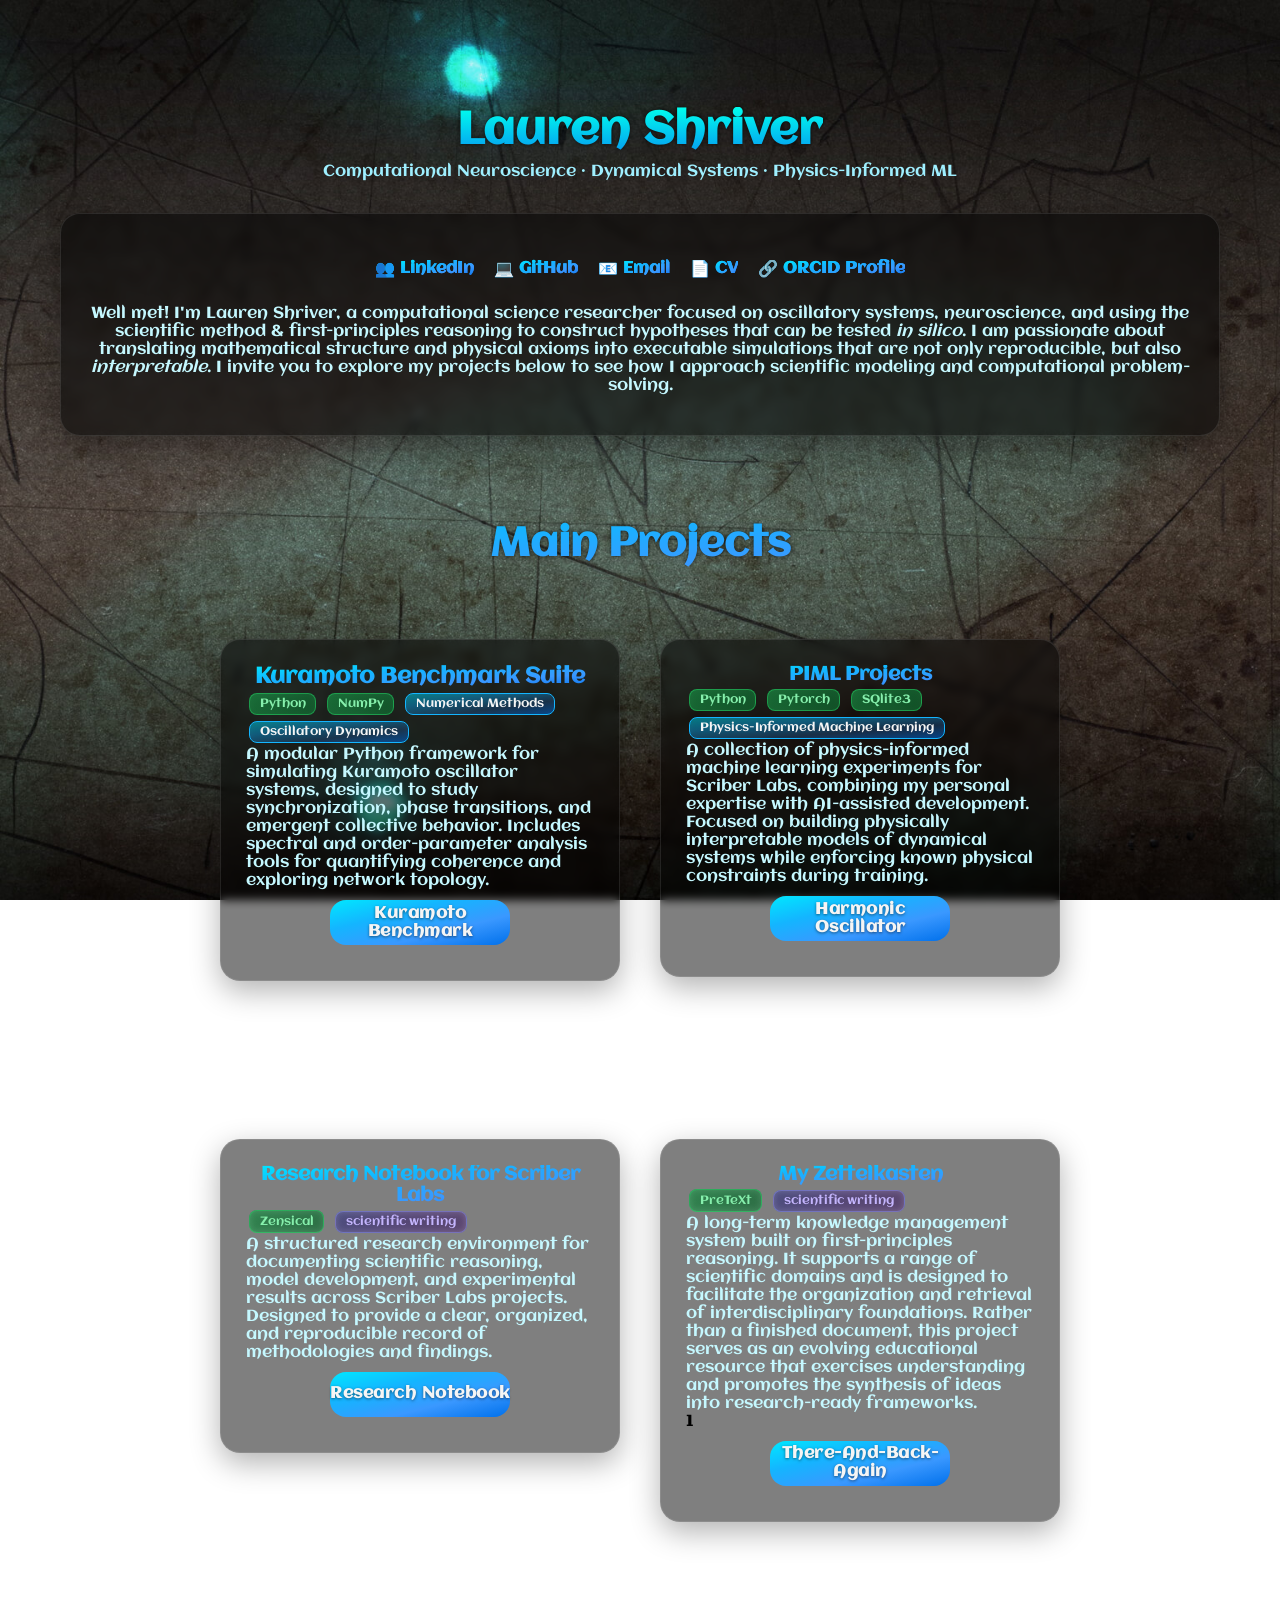
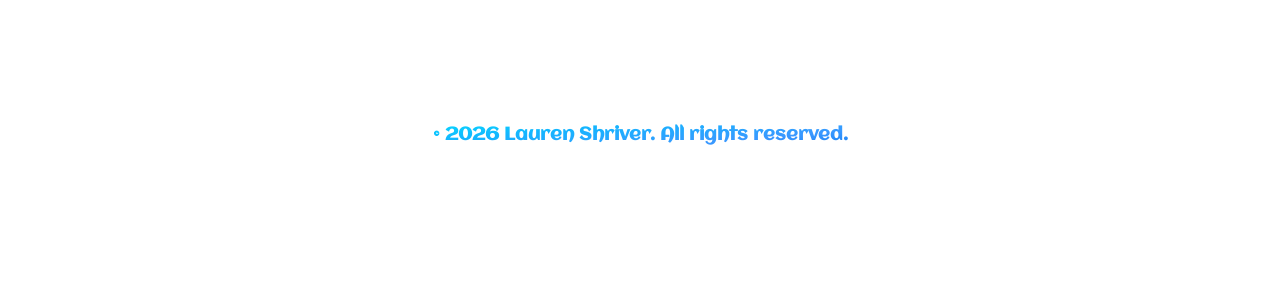
==== commit 9c8bee9a: "Merge remote-tracking branch 'origin/main' # Conflicts: #	index.html" ====
--- a/index.html
+++ b/index.html
@@ -14,7 +14,7 @@
         <header>
             <div style="text-align: center; margin-bottom: 2rem;">
                 <h1 class="site-title">
-                    <a href="index.html" class="gradient_text_2">Lauren Shriver</a>
+                    <a href="{{ url_for('home') }}" class="gradient_text_2">Lauren Shriver</a>
                 </h1>
                 <p style="color:#9fefff; text-align:center; margin-top:-10px;">
                     Computational Neuroscience · Dynamical Systems · Physics-Informed ML
@@ -48,7 +48,7 @@
                             <a href="https://www.linkedin.com/in/lshriver" target="_blank"><span class="emoji">👥</span> <span class="link-text">LinkedIn</span></a>
                             <a href="https://github.com/eigenscribe" target="_blank"><span class="emoji">💻</span> <span class="link-text">GitHub</span></a>
                             <a href="mailto:lshriver@protonmail.com"><span class="emoji">📧</span> <span class="link-text">Email</span></a>
-                            <a href="static/resume.pdf" target="_blank"><span class="emoji">📄</span> <span class="link-text">CV</span></a>
+                            <a href="https://lshriver.github.io/myCV/" target="_blank"><span class="emoji">📄</span> <span class="link-text">CV</span></a>
                             <a href="https://orcid.org/0000-0003-4759-5577" target="_blank"><span class="emoji">🔗</span> <span class="link-text">ORCID Profile</span></a>
                         </div>
                         <p style="color: #c5f8ff; text-align: center;">
@@ -145,7 +145,7 @@
                             A long-term knowledge management system built on first-principles reasoning.
                             It supports a range of scientific domains and is designed to facilitate the organization and retrieval of interdisciplinary foundations.
                             Rather than a finished document, this project serves as an evolving educational resource that exercises understanding and promotes the synthesis of ideas into research-ready frameworks.
-                        </p>
+                        </p>1
                         <a href="https://eigenscribe.github.io/there-and-back-again/frontmatter.html" class="btn" style="font-size: 16px; font-weight: 600; color: whitesmoke; background-clip: border-box; -webkit-background-clip: border-box;">There-And-Back-Again</a>
                     </div>
                 </div>
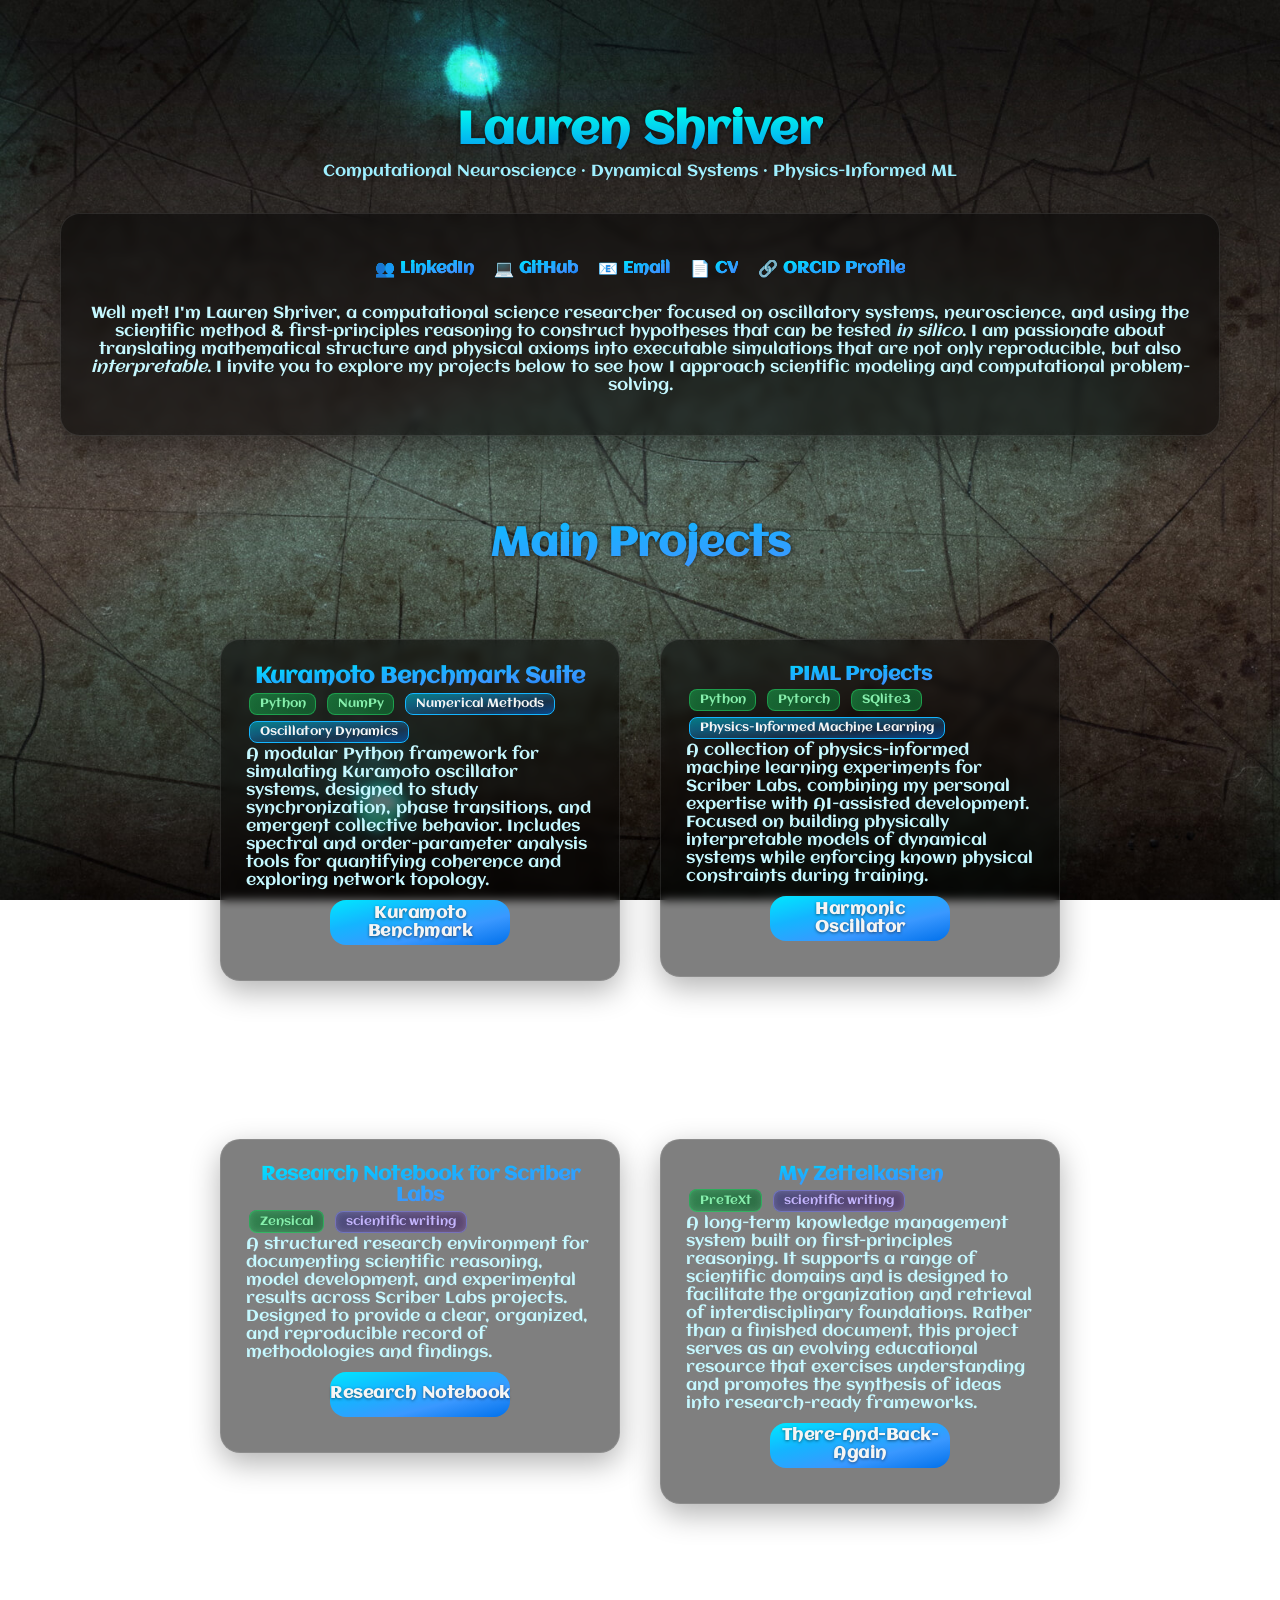
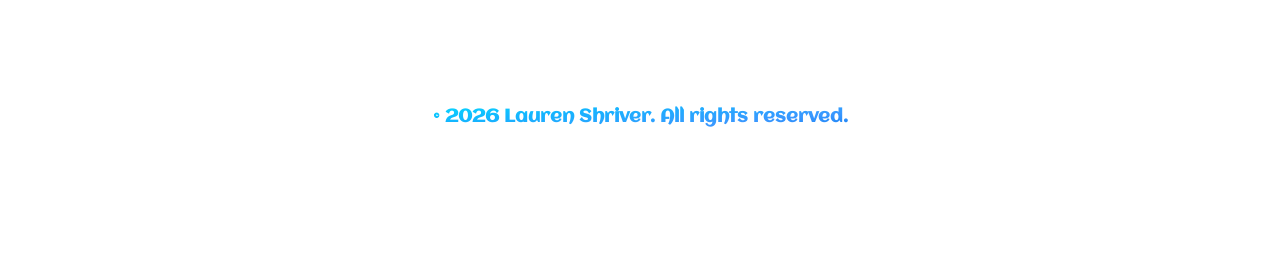
==== commit 0b246ab5: "updated resume (github link) to resume.pdf" ====
--- a/index.html
+++ b/index.html
@@ -14,7 +14,7 @@
         <header>
             <div style="text-align: center; margin-bottom: 2rem;">
                 <h1 class="site-title">
-                    <a href="{{ url_for('home') }}" class="gradient_text_2">Lauren Shriver</a>
+                    <a href="index.html" class="gradient_text_2">Lauren Shriver</a>
                 </h1>
                 <p style="color:#9fefff; text-align:center; margin-top:-10px;">
                     Computational Neuroscience · Dynamical Systems · Physics-Informed ML
@@ -48,7 +48,7 @@
                             <a href="https://www.linkedin.com/in/lshriver" target="_blank"><span class="emoji">👥</span> <span class="link-text">LinkedIn</span></a>
                             <a href="https://github.com/eigenscribe" target="_blank"><span class="emoji">💻</span> <span class="link-text">GitHub</span></a>
                             <a href="mailto:lshriver@protonmail.com"><span class="emoji">📧</span> <span class="link-text">Email</span></a>
-                            <a href="https://lshriver.github.io/myCV/" target="_blank"><span class="emoji">📄</span> <span class="link-text">CV</span></a>
+                            <a href="static/resume.pdf" target="_blank"><span class="emoji">📄</span> <span class="link-text">CV</span></a>
                             <a href="https://orcid.org/0000-0003-4759-5577" target="_blank"><span class="emoji">🔗</span> <span class="link-text">ORCID Profile</span></a>
                         </div>
                         <p style="color: #c5f8ff; text-align: center;">
@@ -145,7 +145,7 @@
                             A long-term knowledge management system built on first-principles reasoning.
                             It supports a range of scientific domains and is designed to facilitate the organization and retrieval of interdisciplinary foundations.
                             Rather than a finished document, this project serves as an evolving educational resource that exercises understanding and promotes the synthesis of ideas into research-ready frameworks.
-                        </p>1
+                        </p>
                         <a href="https://eigenscribe.github.io/there-and-back-again/frontmatter.html" class="btn" style="font-size: 16px; font-weight: 600; color: whitesmoke; background-clip: border-box; -webkit-background-clip: border-box;">There-And-Back-Again</a>
                     </div>
                 </div>
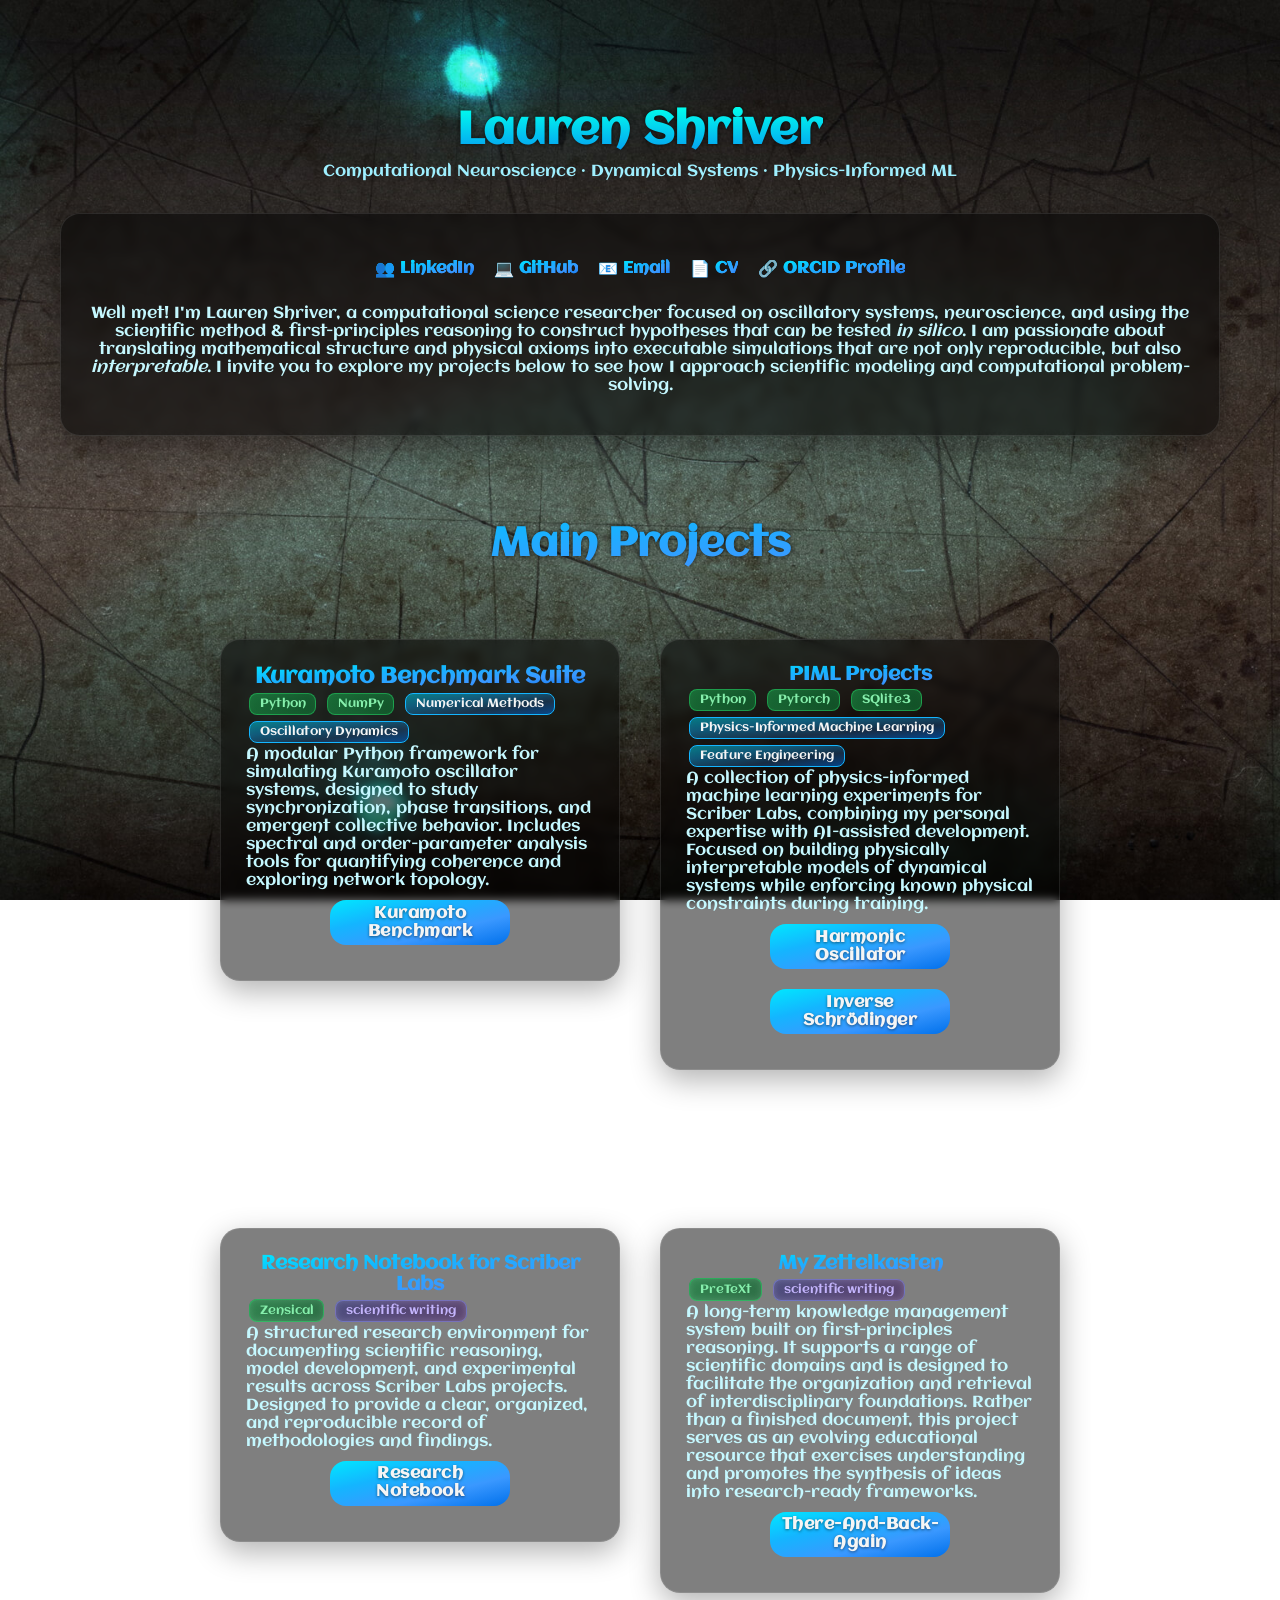
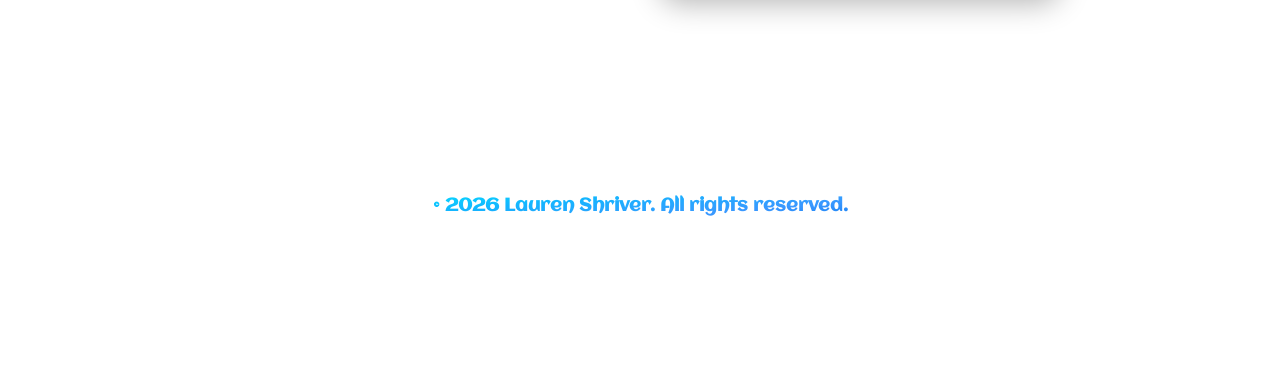
==== commit 4b0e9e7e: "put a <br> between "Research" and "Notebook" on the "Research Notebook" button. Also added "Feature " ====
--- a/index.html
+++ b/index.html
@@ -103,6 +103,7 @@
                                     <span class="tech-tag">Pytorch</span>
                                     <span class="tech-tag">SQlite3</span>
                                     <span class="stem-tag">Physics-Informed Machine Learning</span>
+                                    <span class="stem-tag">Feature Engineering</span>
                                 </div>
                             </div>
                         </div>
@@ -111,6 +112,8 @@
                             Focused on building physically interpretable models of dynamical systems while enforcing known physical constraints during training.
                         </p>
                         <a href="https://github.com/Scriber-Labs/lf-pinn-harmonic-oscillator" class="btn" style="font-size: 16px; font-weight: 600; color: whitesmoke; background-clip: border-box; -webkit-background-clip: border-box;">Harmonic Oscillator</a>
+                        <a href="https://github.com/Scriber-Labs/lf-pinn-inverse-schrodinger" class="btn" style="font-size: 16px; font-weight: 600; color: whitesmoke; background-clip: border-box; -webkit-background-clip: border-box;">Inverse Schrödinger</a>
+
                     </div>
                 </div>
 
@@ -129,7 +132,7 @@
                             A structured research environment for documenting scientific reasoning, model development, and experimental results across Scriber Labs projects.
                             Designed to provide a clear, organized, and reproducible record of methodologies and findings.
                         </p>
-                        <a href="https://scriber-labs.github.io/research-notebook/" class="btn" style="font-size: 16px; font-weight: 600; color: whitesmoke; background-clip: border-box; -webkit-background-clip: border-box;">Research Notebook</a>
+                        <a href="https://scriber-labs.github.io/research-notebook/" class="btn" style="font-size: 16px; font-weight: 600; color: whitesmoke; background-clip: border-box; -webkit-background-clip: border-box;">Research </br> Notebook</a>
                     </div>
                     <div class="feature-box">
                         <div class="feature-box-container">
